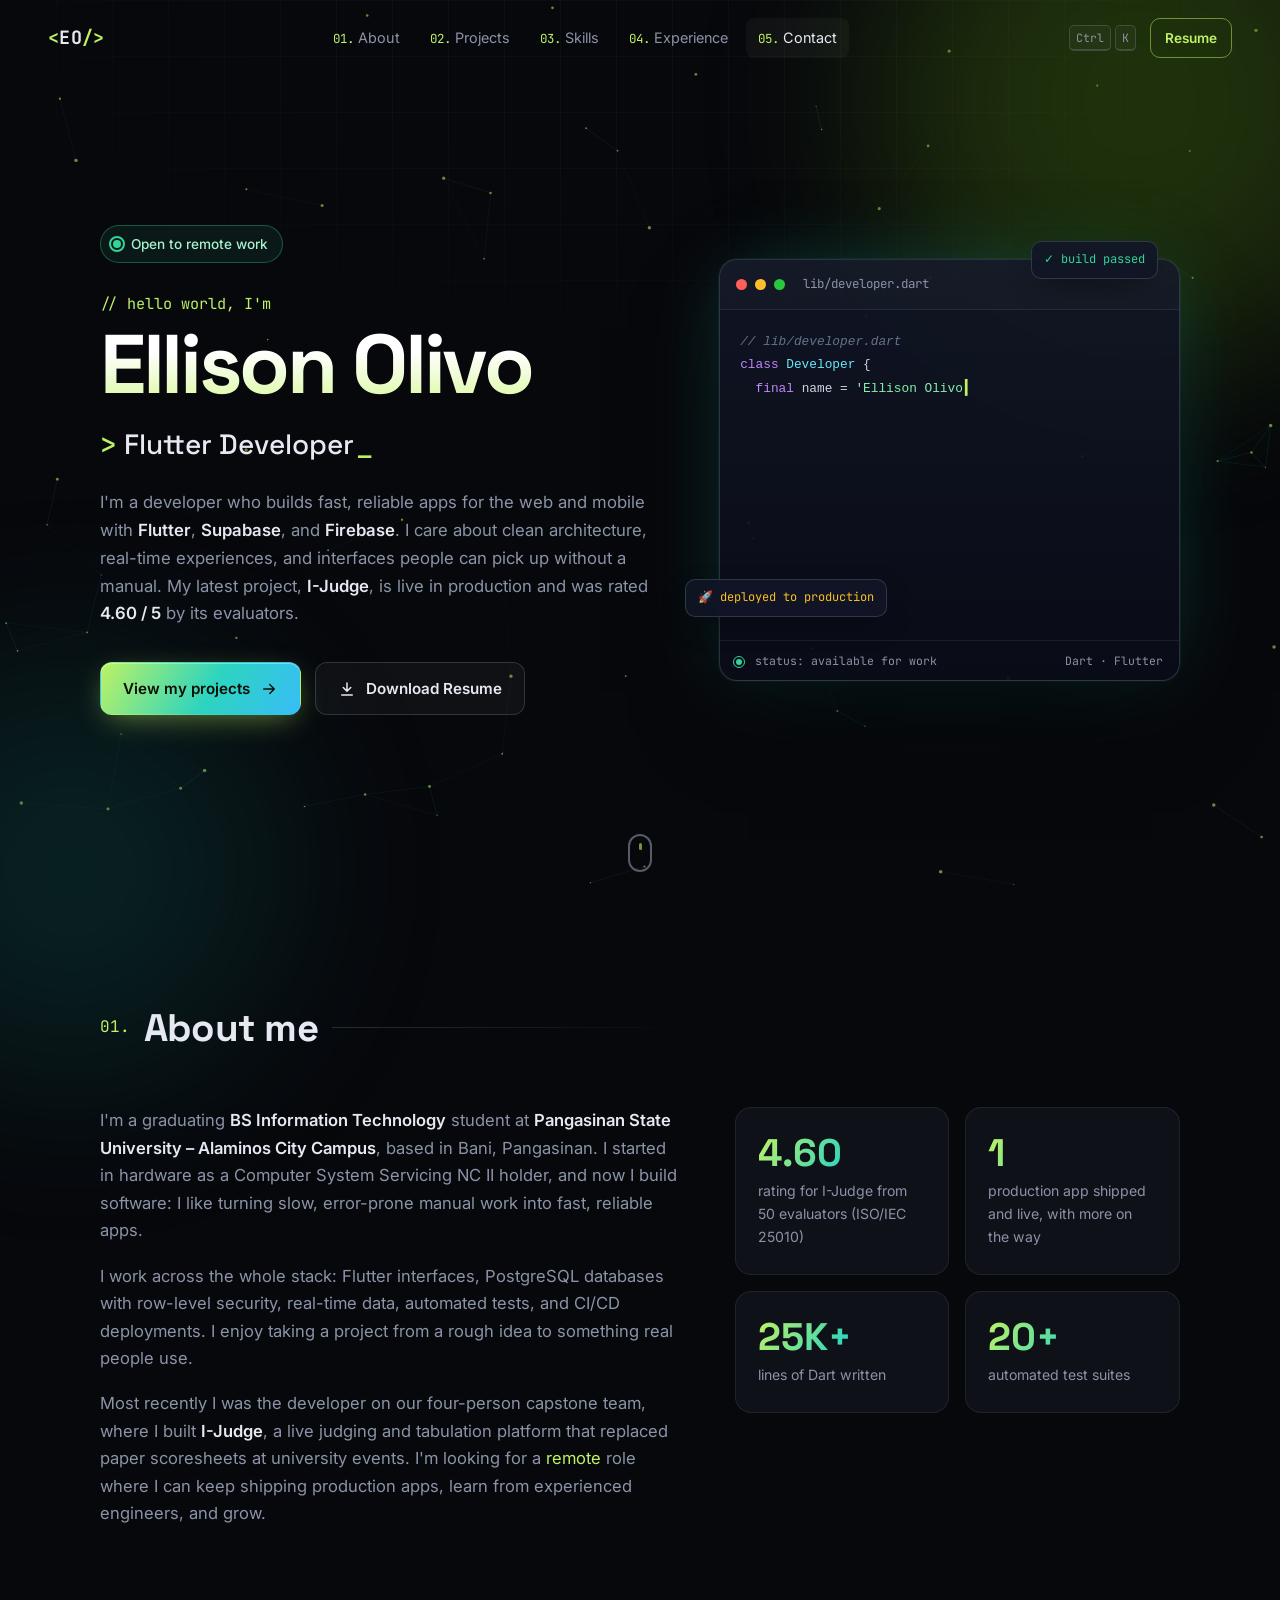
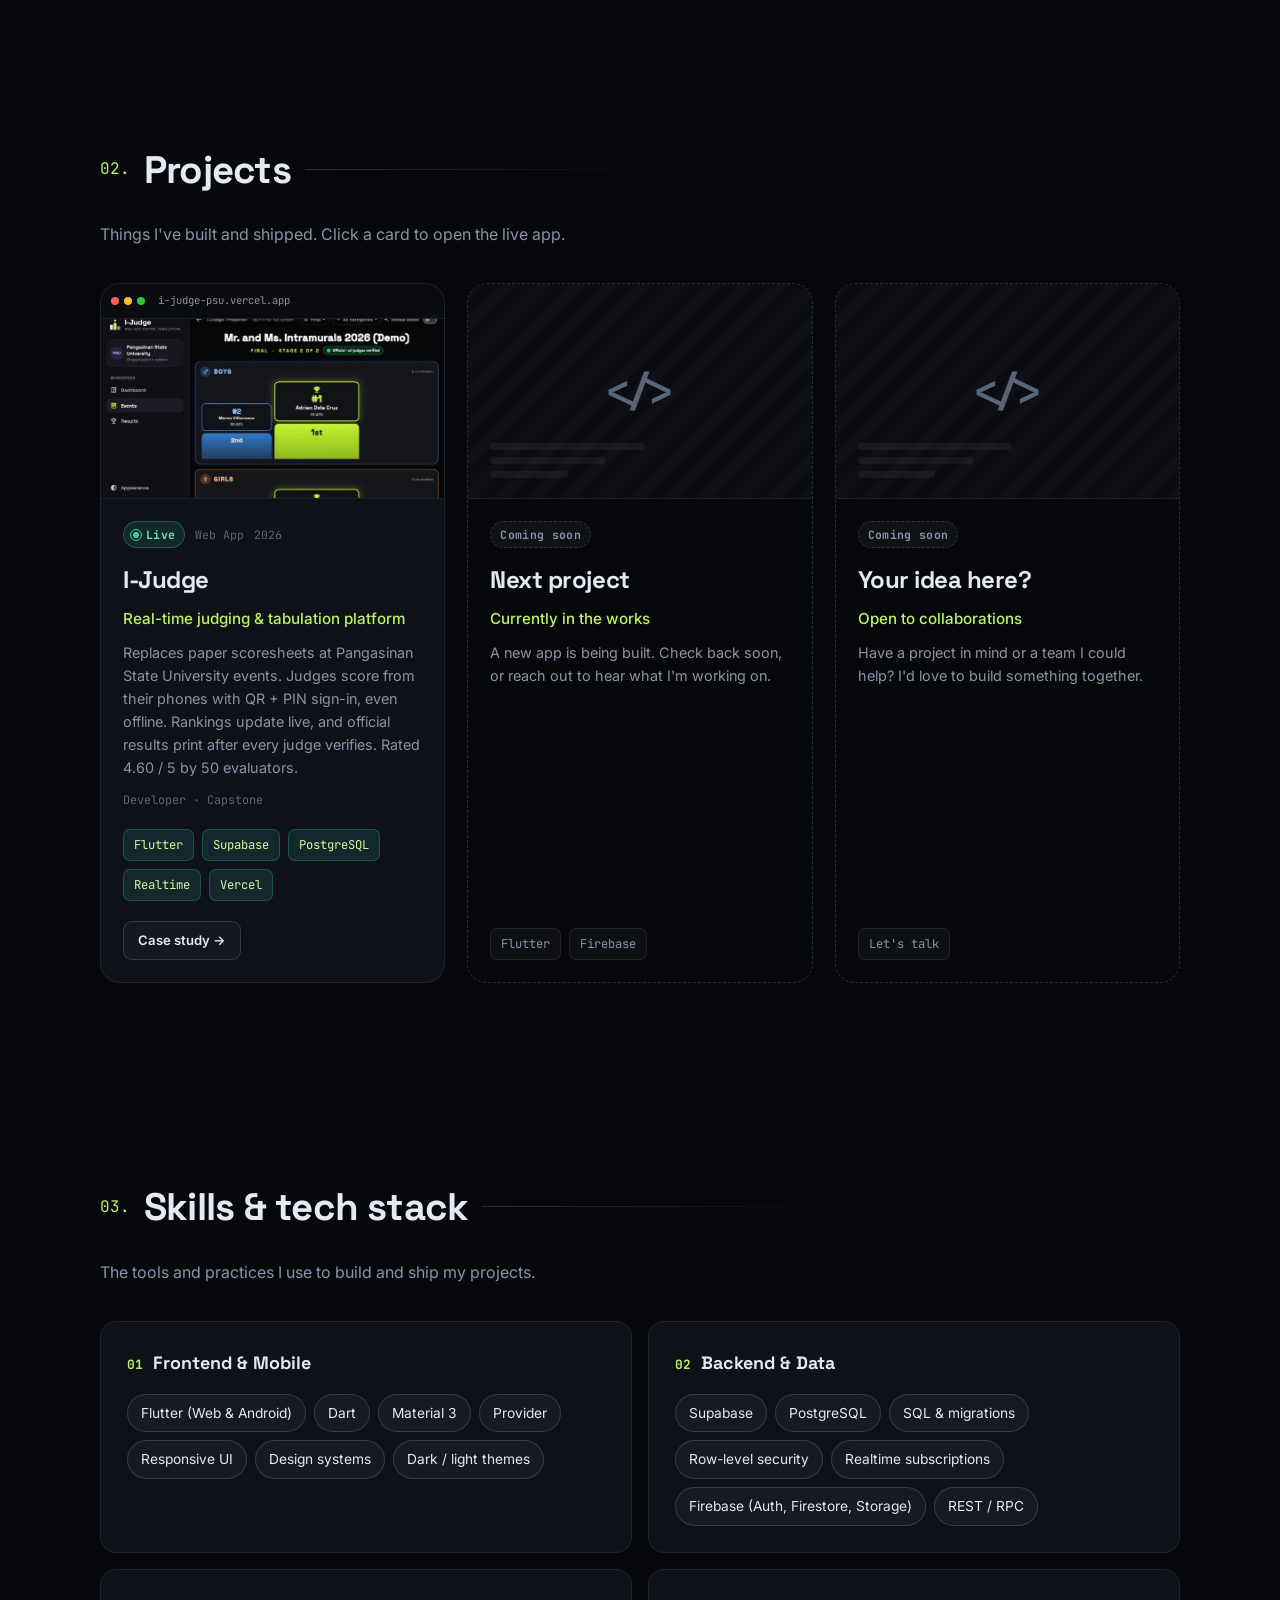
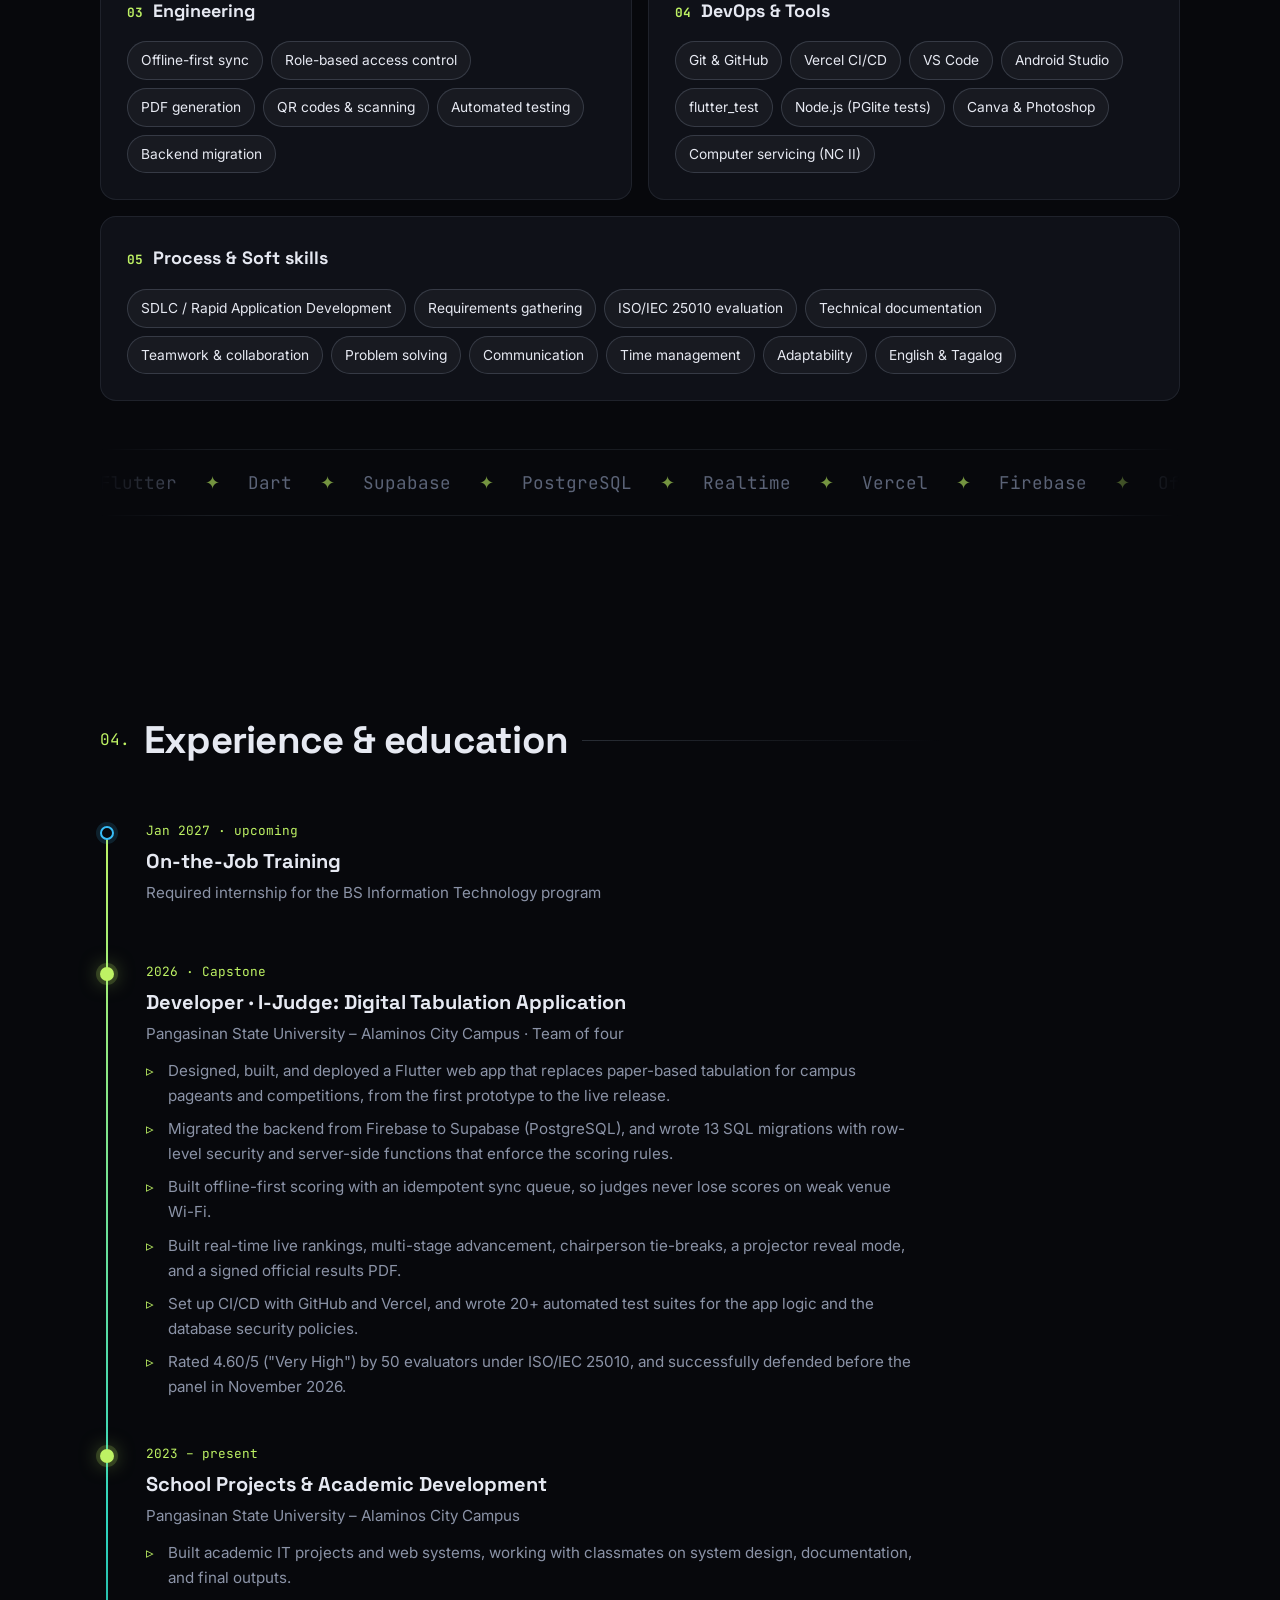
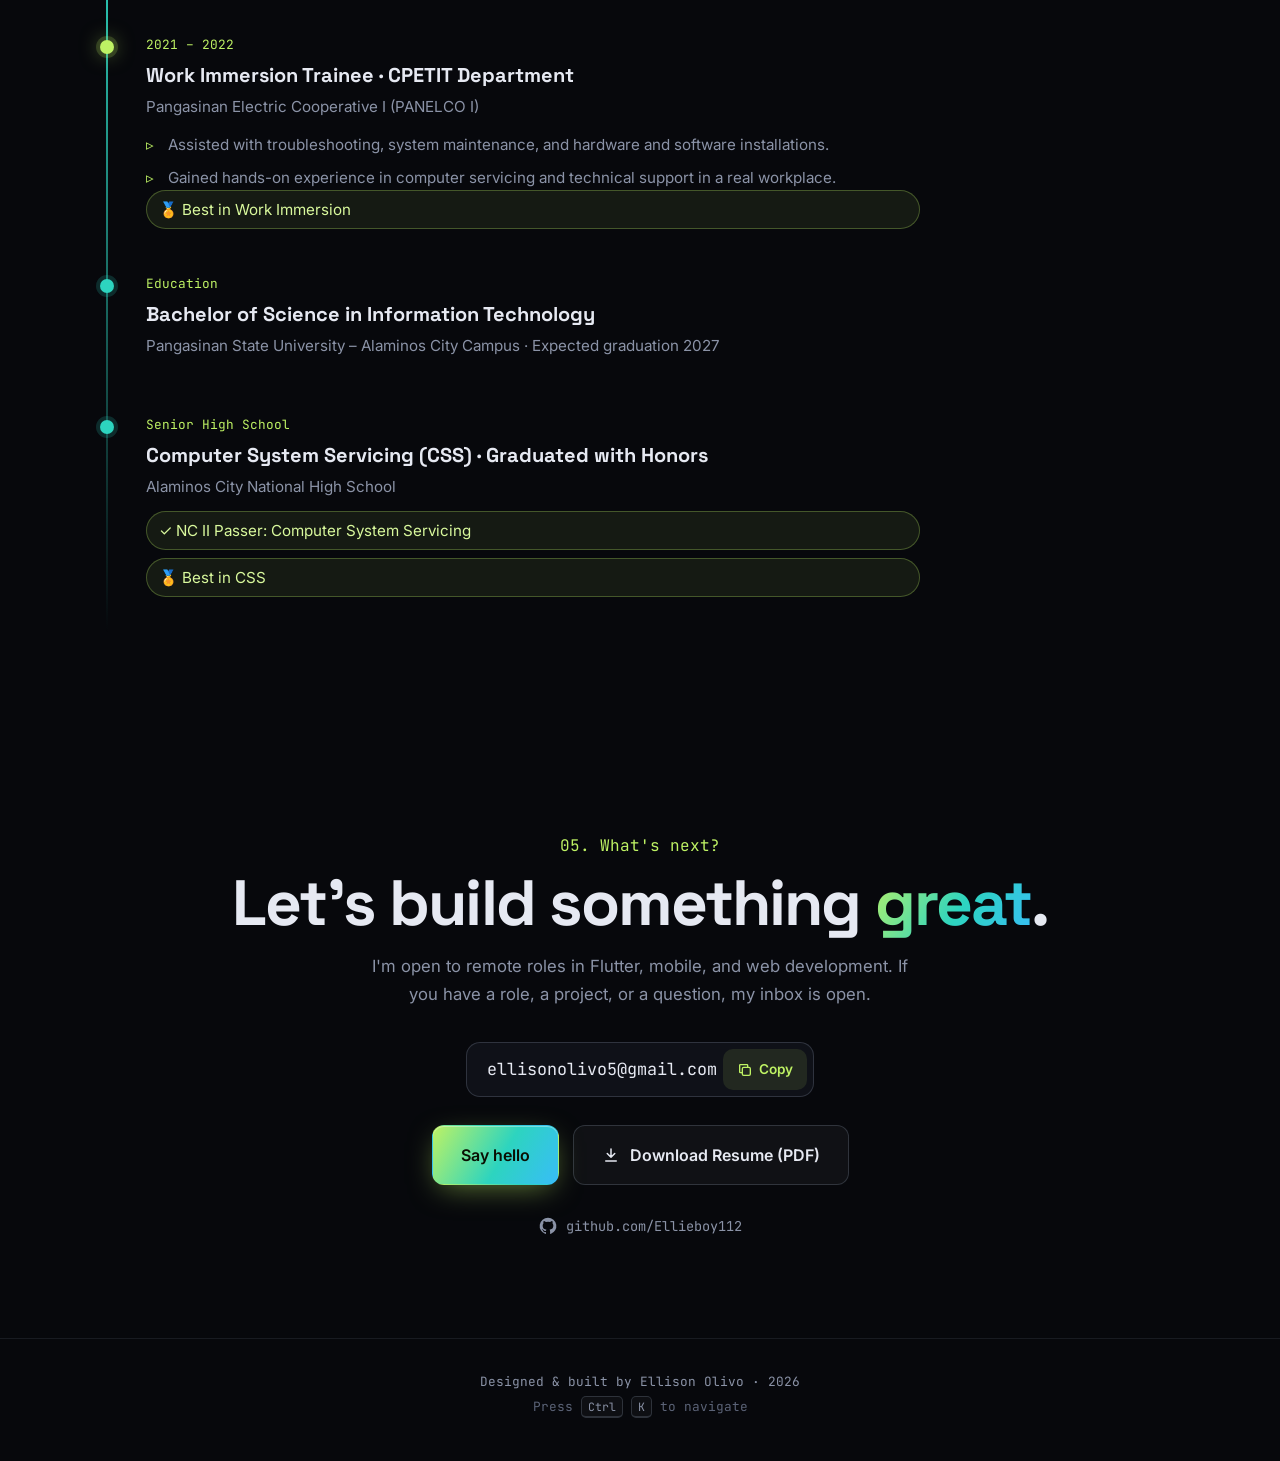
==== index.html @ e9e6141a "Add files via upload" ====
<!DOCTYPE html>
<html lang="en">
<head>
  <meta charset="UTF-8" />
  <meta name="viewport" content="width=device-width, initial-scale=1.0" />
  <title>Ellison Olivo | Flutter & Web Developer</title>
  <meta name="description" content="Portfolio of Ellison Olivo, a Flutter, Supabase and Firebase developer building real-time web and mobile apps. Open to remote work." />
  <meta name="author" content="Ellison Olivo" />
  <meta name="theme-color" content="#07080c" />

  <!-- Social share preview (LinkedIn, Messenger, etc.) -->
  <meta property="og:type" content="website" />
  <meta property="og:title" content="Ellison Olivo | Flutter & Web Developer" />
  <meta property="og:description" content="Flutter & Supabase developer building real-time web and mobile apps. See my projects. Open to remote work." />
  <meta property="og:image" content="https://ellieboy112.github.io/assets/og-image.png" /><!-- change if your site URL is different -->
  <meta name="twitter:card" content="summary_large_image" />

  <link rel="icon" href="assets/favicon.svg" type="image/svg+xml" />
  <link rel="preconnect" href="https://fonts.googleapis.com" />
  <link rel="preconnect" href="https://fonts.gstatic.com" crossorigin />
  <link href="https://fonts.googleapis.com/css2?family=Inter:wght@400;500;600&family=JetBrains+Mono:wght@400;500;700&family=Space+Grotesk:wght@500;600;700&display=swap" rel="stylesheet" />
  <link rel="stylesheet" href="css/style.css" />
</head>
<body>
  <a class="skip-link" href="#main">Skip to content</a>

  <!-- Background layers -->
  <canvas id="bg-canvas" aria-hidden="true"></canvas>
  <div class="bg-grid" aria-hidden="true"></div>
  <div class="bg-orb orb-1" aria-hidden="true"></div>
  <div class="bg-orb orb-2" aria-hidden="true"></div>
  <div class="cursor-glow" aria-hidden="true"></div>
  <div class="scroll-progress" aria-hidden="true"></div>

  <!-- ============ NAV ============ -->
  <header class="nav" id="nav">
    <a href="#top" class="nav-logo" aria-label="Ellison Olivo, back to top">
      <span class="logo-bracket">&lt;</span>EO<span class="logo-bracket">/&gt;</span>
    </a>
    <nav class="nav-links" id="nav-links" aria-label="Main">
      <a href="#about"><span class="num">01.</span>About</a>
      <a href="#projects"><span class="num">02.</span>Projects</a>
      <a href="#skills"><span class="num">03.</span>Skills</a>
      <a href="#experience"><span class="num">04.</span>Experience</a>
      <a href="#contact"><span class="num">05.</span>Contact</a>
    </nav>
    <div class="nav-actions">
      <button class="kbd-btn" id="open-palette" aria-label="Open command menu">
        <kbd>Ctrl</kbd><kbd>K</kbd>
      </button>
      <a class="btn btn-outline btn-sm" href="assets/Ellison_Olivo_Resume.pdf" download>Resume</a>
      <button class="menu-toggle" id="menu-toggle" aria-label="Open menu" aria-expanded="false" aria-controls="nav-links">
        <span></span><span></span>
      </button>
    </div>
  </header>

  <main id="main">
    <!-- ============ HERO ============ -->
    <section class="hero" id="top">
      <div class="hero-text">
        <div class="status-pill reveal">
          <span class="pulse-dot"></span> Open to remote work
        </div>
        <p class="hero-hello reveal mono">// hello world, I'm</p>
        <h1 class="hero-name reveal">
          <span class="glitch" data-text="Ellison Olivo">Ellison Olivo</span>
        </h1>
        <h2 class="hero-role reveal">
          <span class="mono accent">&gt;</span>
          <span id="typed" class="typed">Flutter Developer</span><span class="caret" aria-hidden="true">_</span>
        </h2>
        <p class="hero-bio reveal">
          I'm a developer who builds fast, reliable apps for the web and mobile with
          <strong>Flutter</strong>, <strong>Supabase</strong>, and <strong>Firebase</strong>.
          I care about clean architecture, real-time experiences, and interfaces people can pick up
          without a manual. My latest project, <strong>I-Judge</strong>, is live in production and
          was rated <strong class="accent">4.60 / 5</strong> by its evaluators.
        </p>
        <div class="hero-ctas reveal">
          <a href="#projects" class="btn btn-primary magnetic">
            View my projects
            <svg viewBox="0 0 24 24" aria-hidden="true"><path d="M5 12h14M13 6l6 6-6 6"/></svg>
          </a>
          <a href="assets/Ellison_Olivo_Resume.pdf" class="btn btn-ghost magnetic" download>
            <svg viewBox="0 0 24 24" aria-hidden="true"><path d="M12 4v11M7 10l5 5 5-5M5 20h14"/></svg>
            Download Resume
          </a>
        </div>
      </div>

      <!-- Code window: a Dart class describing Ellison -->
      <div class="hero-visual reveal">
        <div class="code-window tilt">
          <div class="code-head">
            <span class="dot r"></span><span class="dot y"></span><span class="dot g"></span>
            <span class="code-file mono">lib/developer.dart</span>
          </div>
          <pre class="code-body mono" aria-label="A Dart class describing Ellison Olivo"><code id="code-typed"></code><span class="caret code-caret" aria-hidden="true">▍</span></pre>
          <div class="code-foot mono">
            <span><span class="live-dot"></span> status: available for work</span>
            <span>Dart · Flutter</span>
          </div>
        </div>
        <div class="float-chip chip-1 mono">✓ build passed</div>
        <div class="float-chip chip-2 mono">🚀 deployed to production</div>
      </div>

      <a href="#about" class="scroll-hint" aria-label="Scroll to About">
        <span class="mouse"><span class="wheel"></span></span>
      </a>
    </section>

    <!-- ============ ABOUT ============ -->
    <section class="section" id="about">
      <div class="section-head reveal">
        <span class="section-num mono">01.</span>
        <h2>About me</h2>
        <span class="section-line"></span>
      </div>

      <div class="about-grid">
        <div class="about-text reveal">
          <p>
            I'm a graduating <strong>BS Information Technology</strong> student at
            <strong>Pangasinan State University – Alaminos City Campus</strong>, based in Bani, Pangasinan.
            I started in hardware as a Computer System Servicing NC II holder, and now I build software:
            I like turning slow, error-prone manual work into fast, reliable apps.
          </p>
          <p>
            I work across the whole stack: Flutter interfaces, PostgreSQL databases with row-level
            security, real-time data, automated tests, and CI/CD deployments. I enjoy taking a project
            from a rough idea to something real people use.
          </p>
          <p>
            Most recently I was the developer on our four-person capstone team, where I built
            <strong>I-Judge</strong>, a live judging and tabulation platform that replaced paper
            scoresheets at university events. I'm looking for a <span class="accent">remote</span>
            role where I can keep shipping production apps, learn from experienced engineers, and grow.
          </p>
        </div>

        <div class="stats reveal">
          <div class="stat-card">
            <span class="stat-num" data-count="4.60" data-decimals="2">0</span>
            <span class="stat-label">rating for I-Judge from 50 evaluators (ISO/IEC 25010)</span>
          </div>
          <div class="stat-card">
            <span class="stat-num" data-count="1">0</span>
            <span class="stat-label">production app shipped and live, with more on the way</span>
          </div>
          <div class="stat-card">
            <span class="stat-num" data-count="25" data-suffix="K+">0</span>
            <span class="stat-label">lines of Dart written</span>
          </div>
          <div class="stat-card">
            <span class="stat-num" data-count="20" data-suffix="+">0</span>
            <span class="stat-label">automated test suites</span>
          </div>
        </div>
      </div>
    </section>

    <!-- ============ PROJECTS ============ -->
    <section class="section" id="projects">
      <div class="section-head reveal">
        <span class="section-num mono">02.</span>
        <h2>Projects</h2>
        <span class="section-line"></span>
      </div>
      <p class="section-sub reveal">Things I've built and shipped. Click a card to open the live app.</p>

      <!-- Cards are generated from js/projects.js -->
      <div class="project-grid" id="project-grid"></div>
      <noscript><p><a href="https://i-judge-psu.vercel.app">I-Judge (live app)</a> · <a href="projects/i-judge.html">I-Judge case study</a></p></noscript>
    </section>

    <!-- ============ SKILLS ============ -->
    <section class="section" id="skills">
      <div class="section-head reveal">
        <span class="section-num mono">03.</span>
        <h2>Skills &amp; tech stack</h2>
        <span class="section-line"></span>
      </div>
      <p class="section-sub reveal">The tools and practices I use to build and ship my projects.</p>

      <div class="skills-grid">
        <div class="skill-group reveal">
          <h4><span class="mono accent">01</span> Frontend &amp; Mobile</h4>
          <ul class="chips">
            <li>Flutter (Web &amp; Android)</li><li>Dart</li><li>Material 3</li><li>Provider</li>
            <li>Responsive UI</li><li>Design systems</li><li>Dark / light themes</li>
          </ul>
        </div>
        <div class="skill-group reveal">
          <h4><span class="mono accent">02</span> Backend &amp; Data</h4>
          <ul class="chips">
            <li>Supabase</li><li>PostgreSQL</li><li>SQL &amp; migrations</li><li>Row-level security</li>
            <li>Realtime subscriptions</li><li>Firebase (Auth, Firestore, Storage)</li><li>REST / RPC</li>
          </ul>
        </div>
        <div class="skill-group reveal">
          <h4><span class="mono accent">03</span> Engineering</h4>
          <ul class="chips">
            <li>Offline-first sync</li><li>Role-based access control</li><li>PDF generation</li>
            <li>QR codes &amp; scanning</li><li>Automated testing</li><li>Backend migration</li>
          </ul>
        </div>
        <div class="skill-group reveal">
          <h4><span class="mono accent">04</span> DevOps &amp; Tools</h4>
          <ul class="chips">
            <li>Git &amp; GitHub</li><li>Vercel CI/CD</li><li>VS Code</li><li>Android Studio</li>
            <li>flutter_test</li><li>Node.js (PGlite tests)</li><li>Canva &amp; Photoshop</li>
            <li>Computer servicing (NC II)</li>
          </ul>
        </div>
        <div class="skill-group skill-wide reveal">
          <h4><span class="mono accent">05</span> Process &amp; Soft skills</h4>
          <ul class="chips">
            <li>SDLC / Rapid Application Development</li><li>Requirements gathering</li><li>ISO/IEC 25010 evaluation</li>
            <li>Technical documentation</li><li>Teamwork &amp; collaboration</li><li>Problem solving</li>
            <li>Communication</li><li>Time management</li><li>Adaptability</li><li>English &amp; Tagalog</li>
          </ul>
        </div>
      </div>

      <div class="marquee" aria-hidden="true">
        <div class="marquee-track mono">
          <span>Flutter</span><span>✦</span><span>Dart</span><span>✦</span><span>Supabase</span><span>✦</span><span>PostgreSQL</span><span>✦</span><span>Realtime</span><span>✦</span><span>Vercel</span><span>✦</span><span>Firebase</span><span>✦</span><span>Offline-first</span><span>✦</span>
          <span>Flutter</span><span>✦</span><span>Dart</span><span>✦</span><span>Supabase</span><span>✦</span><span>PostgreSQL</span><span>✦</span><span>Realtime</span><span>✦</span><span>Vercel</span><span>✦</span><span>Firebase</span><span>✦</span><span>Offline-first</span><span>✦</span>
        </div>
      </div>
    </section>

    <!-- ============ EXPERIENCE ============ -->
    <section class="section" id="experience">
      <div class="section-head reveal">
        <span class="section-num mono">04.</span>
        <h2>Experience &amp; education</h2>
        <span class="section-line"></span>
      </div>

      <ol class="timeline">
        <li class="tl-item reveal">
          <span class="tl-dot tl-dot-next"></span>
          <p class="tl-date mono">Jan 2027 · upcoming</p>
          <h4>On-the-Job Training</h4>
          <p class="tl-org">Required internship for the BS Information Technology program</p>
        </li>
        <li class="tl-item reveal">
          <span class="tl-dot"></span>
          <p class="tl-date mono">2026 · Capstone</p>
          <h4>Developer · I-Judge: Digital Tabulation Application</h4>
          <p class="tl-org">Pangasinan State University – Alaminos City Campus · Team of four</p>
          <ul>
            <li>Designed, built, and deployed a Flutter web app that replaces paper-based tabulation for campus pageants and competitions, from the first prototype to the live release.</li>
            <li>Migrated the backend from Firebase to Supabase (PostgreSQL), and wrote 13 SQL migrations with row-level security and server-side functions that enforce the scoring rules.</li>
            <li>Built offline-first scoring with an idempotent sync queue, so judges never lose scores on weak venue Wi-Fi.</li>
            <li>Built real-time live rankings, multi-stage advancement, chairperson tie-breaks, a projector reveal mode, and a signed official results PDF.</li>
            <li>Set up CI/CD with GitHub and Vercel, and wrote 20+ automated test suites for the app logic and the database security policies.</li>
            <li>Rated 4.60/5 ("Very High") by 50 evaluators under ISO/IEC 25010, and successfully defended before the panel in November 2026.</li>
          </ul>
        </li>
        <li class="tl-item reveal">
          <span class="tl-dot"></span>
          <p class="tl-date mono">2023 – present</p>
          <h4>School Projects &amp; Academic Development</h4>
          <p class="tl-org">Pangasinan State University – Alaminos City Campus</p>
          <ul>
            <li>Built academic IT projects and web systems, working with classmates on system design, documentation, and final outputs.</li>
          </ul>
        </li>
        <li class="tl-item reveal">
          <span class="tl-dot"></span>
          <p class="tl-date mono">2021 – 2022</p>
          <h4>Work Immersion Trainee · CPETIT Department</h4>
          <p class="tl-org">Pangasinan Electric Cooperative I (PANELCO I)</p>
          <ul>
            <li>Assisted with troubleshooting, system maintenance, and hardware and software installations.</li>
            <li>Gained hands-on experience in computer servicing and technical support in a real workplace.</li>
          </ul>
          <ul class="tl-badges"><li>🏅 Best in Work Immersion</li></ul>
        </li>
        <li class="tl-item reveal">
          <span class="tl-dot tl-dot-edu"></span>
          <p class="tl-date mono">Education</p>
          <h4>Bachelor of Science in Information Technology</h4>
          <p class="tl-org">Pangasinan State University – Alaminos City Campus · Expected graduation 2027</p>
        </li>
        <li class="tl-item reveal">
          <span class="tl-dot tl-dot-edu"></span>
          <p class="tl-date mono">Senior High School</p>
          <h4>Computer System Servicing (CSS) · Graduated with Honors</h4>
          <p class="tl-org">Alaminos City National High School</p>
          <ul class="tl-badges"><li>✓ NC II Passer: Computer System Servicing</li><li>🏅 Best in CSS</li></ul>
        </li>
      </ol>
    </section>

    <!-- ============ CONTACT ============ -->
    <section class="section contact" id="contact">
      <p class="section-num mono reveal">05. What's next?</p>
      <h2 class="contact-title reveal">Let's build something <span class="grad-text">great</span>.</h2>
      <p class="contact-sub reveal">
        I'm open to remote roles in Flutter, mobile, and web development. If you have a role, a
        project, or a question, my inbox is open.
      </p>

      <div class="email-box reveal">
        <span class="mono email" id="email-text">ellisonolivo5@gmail.com</span>
        <button class="copy-btn" id="copy-email" aria-label="Copy email address">
          <svg viewBox="0 0 24 24" aria-hidden="true"><rect x="8" y="8" width="12" height="12" rx="2"/><path d="M16 8V5a1 1 0 0 0-1-1H5a1 1 0 0 0-1 1v10a1 1 0 0 0 1 1h3"/></svg>
          <span>Copy</span>
        </button>
      </div>

      <div class="contact-ctas reveal">
        <a href="mailto:ellisonolivo5@gmail.com?subject=Opportunity%20for%20Ellison%20Olivo" class="btn btn-primary btn-lg magnetic">Say hello</a>
        <a href="assets/Ellison_Olivo_Resume.pdf" class="btn btn-ghost btn-lg magnetic" download>
          <svg viewBox="0 0 24 24" aria-hidden="true"><path d="M12 4v11M7 10l5 5 5-5M5 20h14"/></svg>
          Download Resume (PDF)
        </a>
      </div>

      <div class="socials reveal">
        <a href="https://github.com/Ellieboy112" target="_blank" rel="noopener" aria-label="GitHub">
          <svg viewBox="0 0 24 24" aria-hidden="true"><path d="M12 2a10 10 0 0 0-3.16 19.49c.5.09.68-.22.68-.48v-1.7c-2.78.6-3.37-1.34-3.37-1.34-.45-1.16-1.11-1.47-1.11-1.47-.91-.62.07-.6.07-.6 1 .07 1.53 1.03 1.53 1.03.9 1.52 2.34 1.08 2.91.83.09-.65.35-1.09.63-1.34-2.22-.25-4.55-1.11-4.55-4.94 0-1.09.39-1.98 1.03-2.68-.1-.25-.45-1.27.1-2.65 0 0 .84-.27 2.75 1.02a9.6 9.6 0 0 1 5 0c1.91-1.29 2.75-1.02 2.75-1.02.55 1.38.2 2.4.1 2.65.64.7 1.03 1.59 1.03 2.68 0 3.84-2.34 4.68-4.57 4.93.36.31.68.92.68 1.85v2.75c0 .27.18.58.69.48A10 10 0 0 0 12 2z"/></svg>
          <span class="mono">github.com/Ellieboy112</span>
        </a>
      </div>
    </section>
  </main>

  <footer class="footer mono">
    <p>Designed &amp; built by Ellison Olivo · <span id="year">2026</span></p>
    <p class="muted">Press <kbd>Ctrl</kbd> <kbd>K</kbd> to navigate</p>
  </footer>

  <!-- Lightbox -->
  <div class="lightbox" id="lightbox" hidden>
    <button class="lb-close" aria-label="Close">✕</button>
    <img id="lb-img" alt="" />
  </div>

  <!-- Command palette -->
  <div class="palette" id="palette" hidden>
    <div class="palette-backdrop" data-close></div>
    <div class="palette-box" role="dialog" aria-modal="true" aria-label="Command menu">
      <div class="palette-input-row">
        <span class="mono accent">&gt;</span>
        <input id="palette-input" type="text" placeholder="Type a command or search..." autocomplete="off" aria-label="Search commands" />
        <kbd>Esc</kbd>
      </div>
      <ul id="palette-list" role="listbox"></ul>
    </div>
  </div>

  <div class="toast mono" id="toast" role="status" aria-live="polite"></div>

  <script src="js/projects.js"></script>
  <script src="js/main.js"></script>
</body>
</html>
---- css/style.css ----
/* =========================================================
   Ellison Olivo — Portfolio
   Dark / techy theme. Accent colors match I-Judge's indigo.
   ========================================================= */
:root {
  --bg: #07080c;
  --bg-2: #0c0e14;
  --surface: rgba(20, 22, 30, 0.72);
  --surface-solid: #13151d;
  --border: rgba(148, 163, 184, 0.12);
  --border-strong: rgba(148, 163, 184, 0.24);
  --text: #e6e9f2;
  --muted: #8b93a7;
  --dim: #5b6377;
  --cyan: #bef264;      /* primary accent: lime (matches I-Judge's "Spotlight" brand) */
  --indigo: #2dd4bf;    /* secondary: teal */
  --violet: #38bdf8;    /* tertiary: sky */
  --lime-rgb: 190, 242, 100;
  --teal-rgb: 45, 212, 191;
  --green: #34d399;
  --amber: #fbbf24;
  --grad: linear-gradient(120deg, var(--cyan), var(--indigo) 55%, var(--violet));
  --radius: 16px;
  --font: "Inter", system-ui, -apple-system, Segoe UI, sans-serif;
  --display: "Space Grotesk", var(--font);
  --mono: "JetBrains Mono", ui-monospace, Consolas, monospace;
  --maxw: 1160px;
  --ease: cubic-bezier(0.22, 1, 0.36, 1);
}

*, *::before, *::after { box-sizing: border-box; }
[hidden] { display: none !important; }
html { scroll-behavior: smooth; scroll-padding-top: 84px; }
body {
  margin: 0;
  background: var(--bg);
  color: var(--text);
  font-family: var(--font);
  font-size: 16px;
  line-height: 1.65;
  -webkit-font-smoothing: antialiased;
  overflow-x: hidden;
}
img { max-width: 100%; display: block; }
a { color: inherit; text-decoration: none; }
button { font: inherit; color: inherit; cursor: pointer; }
::selection { background: rgba(var(--teal-rgb), 0.45); color: #fff; }
:focus-visible { outline: 2px solid var(--cyan); outline-offset: 3px; border-radius: 6px; }

.mono { font-family: var(--mono); }
.accent { color: var(--cyan); }
.muted { color: var(--dim); }
.grad-text {
  background: var(--grad);
  -webkit-background-clip: text;
  background-clip: text;
  color: transparent;
}
kbd {
  font-family: var(--mono);
  font-size: 0.72rem;
  padding: 2px 6px;
  border: 1px solid var(--border-strong);
  border-bottom-width: 2px;
  border-radius: 5px;
  background: rgba(255, 255, 255, 0.03);
  color: var(--muted);
}
.skip-link {
  position: absolute; left: -999px; top: 8px; z-index: 999;
  background: var(--cyan); color: #000; padding: 8px 14px; border-radius: 8px;
}
.skip-link:focus { left: 8px; }

/* ---------- Background ---------- */
#bg-canvas { position: fixed; inset: 0; width: 100%; height: 100%; z-index: -3; }
.bg-grid {
  position: fixed; inset: 0; z-index: -2; pointer-events: none;
  background-image:
    linear-gradient(rgba(148, 163, 184, 0.045) 1px, transparent 1px),
    linear-gradient(90deg, rgba(148, 163, 184, 0.045) 1px, transparent 1px);
  background-size: 56px 56px;
  mask-image: radial-gradient(ellipse 80% 60% at 50% 0%, #000 30%, transparent 75%);
  -webkit-mask-image: radial-gradient(ellipse 80% 60% at 50% 0%, #000 30%, transparent 75%);
}
.bg-orb {
  position: fixed; z-index: -2; border-radius: 50%; filter: blur(90px); opacity: 0.35; pointer-events: none;
  animation: float 18s ease-in-out infinite;
}
.orb-1 { width: 520px; height: 520px; background: #4d7c0f; top: -160px; right: -120px; }
.orb-2 { width: 420px; height: 420px; background: #0f766e; bottom: -180px; left: -140px; opacity: 0.22; animation-delay: -9s; }
@keyframes float { 0%,100% { transform: translate(0,0) scale(1); } 50% { transform: translate(-40px, 40px) scale(1.08); } }

.cursor-glow {
  position: fixed; z-index: -1; width: 520px; height: 520px; border-radius: 50%; pointer-events: none;
  background: radial-gradient(circle, rgba(var(--lime-rgb), 0.09), transparent 60%);
  transform: translate(-50%, -50%); left: -600px; top: -600px; transition: opacity .3s;
}
.scroll-progress {
  position: fixed; top: 0; left: 0; height: 2px; width: 100%; z-index: 101;
  background: var(--grad); transform-origin: 0 50%; transform: scaleX(0);
}

/* ---------- Nav ---------- */
.nav {
  position: fixed; top: 0; left: 0; right: 0; z-index: 100;
  display: flex; align-items: center; justify-content: space-between; gap: 24px;
  padding: 18px clamp(20px, 4vw, 48px);
  transition: background .3s, border-color .3s, padding .3s;
  border-bottom: 1px solid transparent;
}
.nav.scrolled {
  background: rgba(6, 8, 15, 0.72);
  backdrop-filter: blur(14px) saturate(140%);
  -webkit-backdrop-filter: blur(14px) saturate(140%);
  border-color: var(--border);
  padding-top: 12px; padding-bottom: 12px;
}
.nav-logo { font-family: var(--mono); font-weight: 700; font-size: 1.15rem; letter-spacing: .02em; }
.logo-bracket { color: var(--cyan); }
.nav-links { display: flex; gap: 6px; }
.nav-links a {
  font-size: .9rem; color: var(--muted); padding: 8px 12px; border-radius: 8px; transition: color .2s, background .2s;
}
.nav-links a:hover, .nav-links a.active { color: var(--text); background: rgba(255,255,255,.04); }
.nav-links .num { font-family: var(--mono); color: var(--cyan); font-size: .78rem; margin-right: 4px; }
.nav-actions { display: flex; align-items: center; gap: 10px; }
.kbd-btn { background: none; border: 0; padding: 4px; display: flex; gap: 4px; }
.kbd-btn:hover kbd { color: var(--text); border-color: var(--cyan); }
.menu-toggle { display: none; background: none; border: 0; width: 40px; height: 40px; position: relative; }
.menu-toggle span { position: absolute; left: 9px; right: 9px; height: 2px; background: var(--text); border-radius: 2px; transition: transform .3s var(--ease), top .3s; }
.menu-toggle span:first-child { top: 15px; }
.menu-toggle span:last-child { top: 23px; }
.menu-toggle[aria-expanded="true"] span:first-child { top: 19px; transform: rotate(45deg); }
.menu-toggle[aria-expanded="true"] span:last-child { top: 19px; transform: rotate(-45deg); }

/* ---------- Buttons ---------- */
.btn {
  display: inline-flex; align-items: center; justify-content: center; gap: 10px;
  padding: 13px 22px; border-radius: 12px; font-weight: 600; font-size: .95rem;
  border: 1px solid transparent; transition: transform .25s var(--ease), box-shadow .25s, background .25s, border-color .25s, color .25s;
  white-space: nowrap; will-change: transform;
}
.btn svg { width: 18px; height: 18px; fill: none; stroke: currentColor; stroke-width: 2; stroke-linecap: round; stroke-linejoin: round; }
.btn-primary {
  background: var(--grad); color: #0a0f02;
  box-shadow: 0 8px 30px -8px rgba(var(--lime-rgb), 0.55), inset 0 1px 0 rgba(255,255,255,.35);
}
.btn-primary:hover { box-shadow: 0 12px 40px -6px rgba(var(--teal-rgb), 0.7), inset 0 1px 0 rgba(255,255,255,.35); }
.btn-ghost { background: rgba(255,255,255,.04); border-color: var(--border-strong); }
.btn-ghost:hover { border-color: var(--cyan); color: var(--cyan); background: rgba(var(--lime-rgb),.06); }
.btn-outline { border-color: rgba(var(--lime-rgb),.5); color: var(--cyan); background: transparent; }
.btn-outline:hover:not(:disabled) { background: rgba(var(--lime-rgb),.1); }
.btn-sm { padding: 8px 14px; font-size: .85rem; border-radius: 10px; }
.btn-lg { padding: 16px 28px; font-size: 1rem; }
.btn:disabled { opacity: .4; cursor: not-allowed; }

/* ---------- Layout ---------- */
main { position: relative; }
.section { max-width: var(--maxw); margin: 0 auto; padding: 96px clamp(20px, 4vw, 40px); }
.section-head { display: flex; align-items: center; gap: 14px; margin-bottom: 48px; }
.section-head h2 { font-family: var(--display); font-size: clamp(1.7rem, 3.4vw, 2.4rem); margin: 0; letter-spacing: -0.02em; white-space: nowrap; }
.section-num { color: var(--cyan); font-size: 1rem; }
.section-line { flex: 1; height: 1px; background: linear-gradient(90deg, var(--border-strong), transparent); max-width: 360px; }
.section-sub { color: var(--muted); margin: -28px 0 36px; }
.eyebrow { font-size: .78rem; color: var(--muted); letter-spacing: .06em; text-transform: uppercase; margin: 0 0 8px; }

/* ---------- Hero ---------- */
.hero {
  min-height: 100vh; min-height: 100svh;
  max-width: var(--maxw); margin: 0 auto;
  padding: 120px clamp(20px, 4vw, 40px) 80px;
  display: grid; grid-template-columns: 1.1fr 0.9fr; align-items: center; gap: 56px;
  position: relative;
}
.status-pill {
  display: inline-flex; align-items: center; gap: 10px; padding: 7px 14px 7px 12px;
  border: 1px solid rgba(52, 211, 153, .35); background: rgba(52, 211, 153, .08);
  color: #a7f3d0; border-radius: 999px; font-size: .85rem; font-weight: 500;
}
.pulse-dot, .live-dot { width: 8px; height: 8px; border-radius: 50%; background: var(--green); position: relative; display: inline-block; }
.pulse-dot::after, .live-dot::after {
  content: ""; position: absolute; inset: -4px; border-radius: 50%; border: 2px solid var(--green);
  animation: ping 1.8s var(--ease) infinite;
}
@keyframes ping { 0% { transform: scale(.6); opacity: 1; } 100% { transform: scale(1.8); opacity: 0; } }
.hero-hello { color: var(--cyan); margin: 28px 0 6px; font-size: .95rem; }
.hero-name {
  font-family: var(--display); font-weight: 700; margin: 0;
  font-size: clamp(2.8rem, 7vw, 5.2rem); line-height: 1.02; letter-spacing: -0.04em;
}
.glitch { position: relative; display: inline-block; background: linear-gradient(180deg, #fff 35%, #d9f99d); -webkit-background-clip: text; background-clip: text; color: transparent; }
.glitch::before, .glitch::after {
  content: attr(data-text); position: absolute; inset: 0; opacity: 0; pointer-events: none;
  background: inherit; -webkit-background-clip: text; background-clip: text;
}
.glitch:hover::before { opacity: .8; color: var(--cyan); -webkit-text-fill-color: var(--cyan); animation: glitch-1 .35s steps(2) infinite; }
.glitch:hover::after { opacity: .8; color: #f472b6; -webkit-text-fill-color: #f472b6; animation: glitch-2 .35s steps(2) infinite; }
@keyframes glitch-1 { 0% { clip-path: inset(10% 0 60% 0); transform: translate(-3px,-1px); } 50% { clip-path: inset(55% 0 15% 0); transform: translate(3px,1px); } 100% { clip-path: inset(30% 0 40% 0); transform: translate(-2px,2px); } }
@keyframes glitch-2 { 0% { clip-path: inset(65% 0 5% 0); transform: translate(3px,1px); } 50% { clip-path: inset(5% 0 70% 0); transform: translate(-3px,-1px); } 100% { clip-path: inset(40% 0 30% 0); transform: translate(2px,-2px); } }
.hero-role { font-family: var(--display); font-weight: 500; font-size: clamp(1.25rem, 2.6vw, 1.75rem); color: var(--muted); margin: 14px 0 22px; min-height: 1.5em; }
.typed { color: var(--text); }
.caret { color: var(--cyan); animation: blink 1s steps(1) infinite; margin-left: 2px; }
@keyframes blink { 50% { opacity: 0; } }
.hero-bio { color: var(--muted); font-size: 1.05rem; max-width: 560px; margin: 0 0 34px; }
.hero-bio strong { color: var(--text); font-weight: 600; }
.hero-ctas { display: flex; flex-wrap: wrap; gap: 14px; }

.hero-visual { position: relative; perspective: 1200px; }
.code-window {
  background: linear-gradient(180deg, rgba(17,22,38,.92), rgba(10,13,24,.92));
  border: 1px solid var(--border-strong); border-radius: 18px; overflow: hidden;
  box-shadow: 0 40px 100px -30px rgba(0,0,0,.8), 0 0 0 1px rgba(var(--teal-rgb),.08), 0 0 80px -20px rgba(var(--teal-rgb),.35);
  transform-style: preserve-3d; transition: transform .4s var(--ease);
}
.code-head { display: flex; align-items: center; gap: 8px; padding: 14px 16px; border-bottom: 1px solid var(--border); background: rgba(255,255,255,.02); }
.dot { width: 11px; height: 11px; border-radius: 50%; }
.dot.r { background: #ff5f57; } .dot.y { background: #febc2e; } .dot.g { background: #28c840; }
.code-file { margin-left: 10px; font-size: .78rem; color: var(--muted); }
.code-body { margin: 0; padding: 20px 20px 16px; font-size: .8rem; line-height: 1.75; min-height: 330px; white-space: pre; overflow: hidden; color: #cbd5e1; }
.code-caret { font-size: .8rem; }
.code-foot { display: flex; justify-content: space-between; padding: 10px 16px; border-top: 1px solid var(--border); font-size: .72rem; color: var(--muted); }
.code-foot .live-dot { width: 6px; height: 6px; margin-right: 6px; }
.code-foot .live-dot::after { inset: -3px; border-width: 1.5px; }
.tk-k { color: #c084fc; } .tk-t { color: #67e8f9; } .tk-s { color: #86efac; } .tk-c { color: #64748b; font-style: italic; } .tk-f { color: #93c5fd; } .tk-n { color: #fbbf24; }

.float-chip {
  position: absolute; font-size: .75rem; padding: 8px 12px; border-radius: 10px;
  background: rgba(17, 22, 38, .9); border: 1px solid var(--border-strong); backdrop-filter: blur(8px);
  box-shadow: 0 10px 30px -10px rgba(0,0,0,.6); animation: bob 5s ease-in-out infinite;
}
.chip-1 { top: -18px; right: 22px; color: var(--green); }
.chip-2 { bottom: 64px; left: -34px; color: var(--amber); animation-delay: -2.5s; }
@keyframes bob { 0%,100% { transform: translateY(0); } 50% { transform: translateY(-10px); } }

.scroll-hint { position: absolute; bottom: 28px; left: 50%; transform: translateX(-50%); opacity: .6; }
.mouse { display: block; width: 24px; height: 38px; border: 2px solid var(--muted); border-radius: 14px; position: relative; }
.wheel { position: absolute; left: 50%; top: 7px; width: 3px; height: 7px; margin-left: -1.5px; background: var(--cyan); border-radius: 2px; animation: wheel 1.8s ease-in-out infinite; }
@keyframes wheel { 0% { opacity: 1; transform: translateY(0); } 100% { opacity: 0; transform: translateY(12px); } }

/* ---------- About ---------- */
.about-grid { display: grid; grid-template-columns: 1.3fr 1fr; gap: 56px; align-items: start; }
.about-text p { color: var(--muted); font-size: 1.04rem; margin: 0 0 18px; }
.about-text strong { color: var(--text); font-weight: 600; }
.stats { display: grid; grid-template-columns: 1fr 1fr; gap: 16px; }
.stat-card {
  padding: 26px 22px; border-radius: var(--radius); background: var(--surface); border: 1px solid var(--border);
  display: flex; flex-direction: column; gap: 6px; position: relative; overflow: hidden;
  transition: border-color .3s, transform .3s var(--ease);
}
.stat-card::before { content: ""; position: absolute; inset: 0; background: radial-gradient(circle at 0% 0%, rgba(var(--lime-rgb),.12), transparent 60%); opacity: 0; transition: opacity .3s; }
.stat-card:hover { border-color: rgba(var(--lime-rgb),.35); transform: translateY(-4px); }
.stat-card:hover::before { opacity: 1; }
.stat-num { font-family: var(--display); font-weight: 700; font-size: 2.4rem; line-height: 1; }
.stat-num { background: var(--grad); -webkit-background-clip: text; background-clip: text; color: transparent; }
.stat-label { color: var(--muted); font-size: .88rem; }

/* ---------- Project ---------- */
.project { display: flex; flex-direction: column; gap: 32px; }
.project-top {
  display: grid; grid-template-columns: auto 1fr; gap: 40px; align-items: center;
  padding: 36px; border-radius: 22px; background: var(--surface); border: 1px solid var(--border);
  position: relative; overflow: hidden;
}
.project-top::after {
  content: ""; position: absolute; inset: -1px; border-radius: 22px; padding: 1px; pointer-events: none;
  background: linear-gradient(130deg, rgba(var(--lime-rgb),.5), transparent 35%, transparent 65%, rgba(56,189,248,.5));
  -webkit-mask: linear-gradient(#000 0 0) content-box, linear-gradient(#000 0 0);
  -webkit-mask-composite: xor; mask-composite: exclude;
}
.project-title { font-family: var(--display); font-size: clamp(2.2rem, 4.5vw, 3.2rem); margin: 0; letter-spacing: -0.03em; line-height: 1.05; }
.project-sub { color: var(--cyan); margin: 6px 0 14px; font-weight: 500; }
.project-desc { color: var(--muted); margin: 0 0 18px; }
.tags, .chips { list-style: none; padding: 0; margin: 0; display: flex; flex-wrap: wrap; gap: 8px; }
.tags li {
  font-family: var(--mono); font-size: .76rem; padding: 5px 10px; border-radius: 7px;
  background: rgba(var(--teal-rgb),.12); color: #d9f99d; border: 1px solid rgba(var(--teal-rgb),.25);
}

.ps-grid { display: grid; grid-template-columns: 1fr auto 1fr; gap: 16px; align-items: stretch; }
.ps-card { padding: 24px; border-radius: var(--radius); background: var(--surface); border: 1px solid var(--border); }
.ps-card p { margin: 8px 0 0; color: var(--muted); }
.ps-label { color: #f87171; font-size: .82rem; }
.ps-solution { border-color: rgba(52,211,153,.3); }
.ps-solution .ps-label { color: var(--green); }
.ps-arrow { display: grid; place-items: center; font-size: 1.6rem; color: var(--cyan); }

/* Demo */
.demo {
  border-radius: 22px; padding: 28px; position: relative;
  background: linear-gradient(180deg, rgba(14,19,34,.9), rgba(8,11,20,.9));
  border: 1px solid rgba(var(--lime-rgb),.22);
  box-shadow: 0 0 0 1px rgba(var(--lime-rgb),.05), 0 30px 80px -40px rgba(var(--lime-rgb),.35);
}
.demo-head { display: flex; justify-content: space-between; gap: 20px; flex-wrap: wrap; align-items: flex-end; margin-bottom: 22px; }
.demo-head h4 { font-family: var(--display); font-size: 1.45rem; margin: 0; }
.demo-note { color: var(--muted); font-size: .88rem; margin: 4px 0 0; }
.demo-controls { display: flex; gap: 8px; flex-wrap: wrap; }
.demo-body { display: grid; grid-template-columns: 1.6fr 1fr; gap: 18px; }
.demo-board { background: rgba(0,0,0,.25); border: 1px solid var(--border); border-radius: 14px; padding: 8px; }
.board-head, .board li {
  display: grid; grid-template-columns: 56px 1fr 90px 80px; align-items: center; gap: 10px;
}
.board-head { font-size: .68rem; color: var(--dim); padding: 8px 12px; letter-spacing: .08em; }
.board-head .r, .board .score { text-align: right; }
.board { list-style: none; margin: 0; padding: 0; position: relative; }
.board li {
  padding: 12px; border-radius: 10px; margin-bottom: 6px; background: rgba(255,255,255,.025);
  border: 1px solid transparent; transition: transform .6s var(--ease), background .4s, border-color .4s;
}
.board li.top-1 { background: linear-gradient(90deg, rgba(251,191,36,.14), rgba(251,191,36,.02)); border-color: rgba(251,191,36,.3); }
.board li.top-2 { background: linear-gradient(90deg, rgba(203,213,225,.1), transparent); }
.board li.top-3 { background: linear-gradient(90deg, rgba(217,119,6,.12), transparent); }
.board li.flash { border-color: rgba(var(--lime-rgb),.6); }
.rank { font-family: var(--mono); font-weight: 700; font-size: .9rem; display: flex; align-items: center; gap: 6px; }
.rank .medal { font-size: 1rem; }
.cand { display: flex; align-items: center; gap: 10px; min-width: 0; }
.avatar { width: 32px; height: 32px; border-radius: 50%; flex: none; display: grid; place-items: center; font-weight: 700; font-size: .8rem; color: #050711; }
.cand-name { white-space: nowrap; overflow: hidden; text-overflow: ellipsis; font-weight: 500; font-size: .92rem; }
.college { font-family: var(--mono); font-size: .75rem; color: var(--muted); }
.score { font-family: var(--mono); font-weight: 700; font-size: 1rem; }
.score-bar { grid-column: 2 / -1; height: 3px; border-radius: 3px; background: rgba(255,255,255,.06); overflow: hidden; margin-top: -2px; }
.score-bar span { display: block; height: 100%; background: var(--grad); width: 0; transition: width .8s var(--ease); }

.demo-side { display: flex; flex-direction: column; gap: 14px; }
.judges, .demo-log { background: rgba(0,0,0,.25); border: 1px solid var(--border); border-radius: 14px; padding: 14px 16px; }
.side-title { font-size: .68rem; letter-spacing: .1em; color: var(--dim); margin: 0 0 10px; }
.judges ul, .demo-log ul { list-style: none; margin: 0; padding: 0; }
.judges li { display: flex; justify-content: space-between; align-items: center; padding: 7px 0; font-size: .88rem; border-bottom: 1px dashed var(--border); }
.judges li:last-child { border: 0; }
.j-status { font-family: var(--mono); font-size: .7rem; padding: 3px 8px; border-radius: 6px; background: rgba(255,255,255,.05); color: var(--muted); transition: all .3s; }
.j-status.scoring { color: var(--amber); background: rgba(251,191,36,.1); }
.j-status.submitted { color: var(--cyan); background: rgba(var(--lime-rgb),.1); }
.j-status.pending { color: #f9a8d4; background: rgba(244,114,182,.1); }
.j-status.verified { color: var(--green); background: rgba(52,211,153,.12); }
.demo-log { flex: 1; min-height: 150px; }
.demo-log ul { font-size: .72rem; color: var(--muted); max-height: 150px; overflow: hidden; display: flex; flex-direction: column; gap: 5px; }
.demo-log li { animation: log-in .4s var(--ease); }
.demo-log li b { color: var(--cyan); font-weight: 500; }
@keyframes log-in { from { opacity: 0; transform: translateX(-6px); } to { opacity: 1; transform: none; } }
.tally {
  margin-top: 18px; display: flex; align-items: center; gap: 14px; padding: 16px 18px; border-radius: 14px;
  background: rgba(52,211,153,.08); border: 1px solid rgba(52,211,153,.35); animation: log-in .5s var(--ease);
}
.tally[hidden] { display: none; }
.tally-icon { width: 36px; height: 36px; border-radius: 50%; display: grid; place-items: center; background: var(--green); color: #052e1c; font-weight: 700; flex: none; }
.tally strong { display: block; }
.tally .mono { font-size: .78rem; color: var(--muted); }

/* Flow */
.flow { padding: 28px; border-radius: 22px; background: var(--surface); border: 1px solid var(--border); }
.flow-steps { list-style: none; margin: 14px 0 0; padding: 0; display: grid; grid-template-columns: repeat(5, 1fr); gap: 12px; counter-reset: step; position: relative; }
.flow-steps li {
  position: relative; padding: 18px 16px; border-radius: 14px; background: rgba(0,0,0,.22); border: 1px solid var(--border);
  display: flex; flex-direction: column; gap: 4px; transition: border-color .3s, transform .3s var(--ease);
}
.flow-steps li:hover { border-color: rgba(var(--lime-rgb),.4); transform: translateY(-4px); }
.flow-steps li:not(:last-child)::after {
  content: ""; position: absolute; right: -12px; top: 50%; width: 12px; height: 2px;
  background: linear-gradient(90deg, var(--cyan), var(--indigo)); background-size: 200% 100%;
}
.flow-ic { font-size: 1.4rem; }
.flow-steps strong { font-size: .95rem; }
.flow-steps span:last-child { color: var(--muted); font-size: .82rem; line-height: 1.45; }

/* Features */
.features { display: grid; grid-template-columns: repeat(3, 1fr); gap: 16px; }
.feature {
  padding: 22px; border-radius: var(--radius); background: var(--surface); border: 1px solid var(--border);
  position: relative; overflow: hidden; transition: border-color .3s, transform .3s var(--ease);
}
.feature::before {
  content: ""; position: absolute; inset: 0; pointer-events: none; opacity: 0; transition: opacity .3s;
  background: radial-gradient(400px circle at var(--mx, 50%) var(--my, 50%), rgba(var(--lime-rgb),.1), transparent 40%);
}
.feature:hover { border-color: rgba(var(--lime-rgb),.3); transform: translateY(-4px); }
.feature:hover::before { opacity: 1; }
.f-icon { width: 42px; height: 42px; border-radius: 11px; display: grid; place-items: center; background: rgba(var(--teal-rgb),.14); border: 1px solid rgba(var(--teal-rgb),.3); margin-bottom: 14px; }
.f-icon svg { width: 21px; height: 21px; fill: none; stroke: #d9f99d; stroke-width: 1.8; stroke-linecap: round; stroke-linejoin: round; }
.feature h5 { font-family: var(--display); font-size: 1.05rem; margin: 0 0 6px; }
.feature p { color: var(--muted); font-size: .88rem; margin: 0; line-height: 1.55; }

/* ---------- Skills ---------- */
.skills-grid { display: grid; grid-template-columns: repeat(2, 1fr); gap: 16px; }
.skill-group { padding: 26px; border-radius: var(--radius); background: var(--surface); border: 1px solid var(--border); transition: border-color .3s; }
.skill-group:hover { border-color: rgba(var(--teal-rgb),.4); }
.skill-group h4 { font-family: var(--display); font-size: 1.12rem; margin: 0 0 16px; display: flex; gap: 10px; align-items: baseline; }
.skill-group h4 .mono { font-size: .8rem; }
.chips li {
  font-size: .86rem; padding: 7px 13px; border-radius: 999px; background: rgba(255,255,255,.04);
  border: 1px solid var(--border-strong); transition: all .25s var(--ease); cursor: default;
}
.chips li:hover { border-color: var(--cyan); color: var(--cyan); background: rgba(var(--lime-rgb),.07); transform: translateY(-2px); }
.marquee { margin-top: 48px; overflow: hidden; border-top: 1px solid var(--border); border-bottom: 1px solid var(--border); padding: 18px 0; mask-image: linear-gradient(90deg, transparent, #000 10%, #000 90%, transparent); -webkit-mask-image: linear-gradient(90deg, transparent, #000 10%, #000 90%, transparent); }
.marquee-track { display: flex; gap: 28px; width: max-content; animation: marquee 32s linear infinite; font-size: 1.1rem; color: var(--dim); }
.marquee-track span:nth-child(even) { color: var(--cyan); opacity: .6; }
@keyframes marquee { to { transform: translateX(-50%); } }

/* ---------- Timeline ---------- */
.timeline { list-style: none; margin: 0; padding: 0 0 0 28px; position: relative; max-width: 820px; }
.timeline::before { content: ""; position: absolute; left: 6px; top: 8px; bottom: 8px; width: 2px; background: linear-gradient(180deg, var(--cyan), var(--indigo), transparent); }
.tl-item { position: relative; padding: 0 0 44px 18px; }
.tl-dot { position: absolute; left: -28px; top: 6px; width: 14px; height: 14px; border-radius: 50%; background: var(--cyan); box-shadow: 0 0 0 4px rgba(var(--lime-rgb),.18), 0 0 20px rgba(var(--lime-rgb),.6); }
.tl-dot-next { background: var(--bg); border: 2px solid var(--violet); box-shadow: 0 0 0 4px rgba(56,189,248,.14); }
.tl-dot-edu { background: var(--indigo); box-shadow: 0 0 0 4px rgba(var(--teal-rgb),.18); }
.tl-date { color: var(--cyan); font-size: .8rem; margin: 0 0 4px; }
.tl-item h4 { font-family: var(--display); font-size: 1.25rem; margin: 0; }
.tl-org { color: var(--muted); margin: 2px 0 12px; font-size: .95rem; }
.tl-item ul { margin: 0; padding: 0; list-style: none; display: flex; flex-direction: column; gap: 8px; }
.tl-item ul li { position: relative; padding-left: 22px; color: var(--muted); font-size: .95rem; }
.tl-item ul li::before { content: "▹"; position: absolute; left: 0; color: var(--cyan); }

/* ---------- Contact ---------- */
.contact { text-align: center; padding-bottom: 100px; }
.contact .section-num { margin: 0 0 10px; }
.contact-title { font-family: var(--display); font-size: clamp(2.2rem, 6vw, 4rem); margin: 0 0 16px; letter-spacing: -0.03em; line-height: 1.05; }
.contact-sub { color: var(--muted); max-width: 560px; margin: 0 auto 34px; font-size: 1.05rem; }
.email-box {
  display: inline-flex; align-items: center; gap: 6px; padding: 6px 6px 6px 20px; border-radius: 14px;
  background: var(--surface); border: 1px solid var(--border-strong); margin-bottom: 28px; max-width: 100%;
}
.email { font-size: clamp(.85rem, 2.4vw, 1.05rem); overflow: hidden; text-overflow: ellipsis; }
.copy-btn { display: flex; align-items: center; gap: 6px; border: 0; background: rgba(var(--lime-rgb),.1); color: var(--cyan); padding: 9px 14px; border-radius: 10px; font-size: .85rem; font-weight: 600; transition: background .2s; flex: none; }
.copy-btn:hover { background: rgba(var(--lime-rgb),.2); }
.copy-btn svg { width: 16px; height: 16px; fill: none; stroke: currentColor; stroke-width: 2; }
.contact-ctas { display: flex; flex-wrap: wrap; gap: 14px; justify-content: center; }

.footer { text-align: center; padding: 28px 20px 40px; border-top: 1px solid var(--border); color: var(--muted); font-size: .8rem; }
.footer p { margin: 4px 0; }

/* ---------- Command palette ---------- */
.palette { position: fixed; inset: 0; z-index: 200; display: flex; justify-content: center; padding-top: 14vh; }
.palette[hidden] { display: none; }
.palette-backdrop { position: absolute; inset: 0; background: rgba(2,4,10,.6); backdrop-filter: blur(6px); -webkit-backdrop-filter: blur(6px); }
.palette-box {
  position: relative; width: min(560px, 92vw); max-height: 60vh; display: flex; flex-direction: column;
  background: var(--surface-solid); border: 1px solid var(--border-strong); border-radius: 16px; overflow: hidden;
  box-shadow: 0 40px 120px -20px rgba(0,0,0,.9), 0 0 60px -20px rgba(var(--teal-rgb),.5); animation: pop .22s var(--ease);
}
@keyframes pop { from { opacity: 0; transform: scale(.96) translateY(-8px); } to { opacity: 1; transform: none; } }
.palette-input-row { display: flex; align-items: center; gap: 10px; padding: 14px 16px; border-bottom: 1px solid var(--border); }
.palette-input-row input { flex: 1; background: none; border: 0; outline: none; color: var(--text); font: inherit; font-size: 1rem; }
#palette-list { list-style: none; margin: 0; padding: 8px; overflow-y: auto; }
#palette-list li { display: flex; justify-content: space-between; align-items: center; padding: 10px 12px; border-radius: 9px; cursor: pointer; font-size: .92rem; }
#palette-list li .hint { font-family: var(--mono); font-size: .72rem; color: var(--dim); }
#palette-list li.sel { background: rgba(var(--teal-rgb),.18); }
#palette-list li.sel .hint { color: var(--cyan); }

.toast {
  position: fixed; bottom: 28px; left: 50%; transform: translate(-50%, 20px); z-index: 300; opacity: 0; pointer-events: none;
  background: var(--surface-solid); border: 1px solid rgba(52,211,153,.4); color: #a7f3d0; padding: 10px 18px; border-radius: 10px; font-size: .85rem;
  transition: opacity .3s, transform .3s var(--ease);
}
.toast.show { opacity: 1; transform: translate(-50%, 0); }

/* ---------- Reveal ---------- */
.reveal { opacity: 0; transform: translateY(26px); transition: opacity .8s var(--ease) var(--d, 0ms), transform .8s var(--ease) var(--d, 0ms); }
.reveal.in { opacity: 1; transform: none; }

/* ---------- Responsive ---------- */
@media (max-width: 1024px) {
  .features { grid-template-columns: repeat(2, 1fr); }
  .flow-steps { grid-template-columns: repeat(3, 1fr); }
  .flow-steps li:nth-child(3)::after { display: none; }
}
@media (max-width: 900px) {
  .nav-links {
    position: fixed; inset: 0 0 auto 0; top: 0; flex-direction: column; gap: 4px;
    padding: 84px 24px 28px; background: rgba(6,8,15,.97); border-bottom: 1px solid var(--border);
    transform: translateY(-100%); transition: transform .4s var(--ease); z-index: -1;
  }
  .nav-links.open { transform: none; }
  .nav-links a { font-size: 1.1rem; padding: 12px; }
  .menu-toggle { display: block; }
  .kbd-btn { display: none; }
  .hero { grid-template-columns: 1fr; padding-top: 110px; gap: 48px; }
  .hero-visual { max-width: 560px; }
  .scroll-hint { display: none; }
  .about-grid { grid-template-columns: 1fr; gap: 36px; }
  .project-top { grid-template-columns: 1fr; text-align: left; padding: 26px; gap: 24px; }
  .project-mark { width: 110px; height: 110px; }
  .ps-grid { grid-template-columns: 1fr; }
  .ps-arrow { transform: rotate(90deg); }
  .demo-body { grid-template-columns: 1fr; }
  .skills-grid { grid-template-columns: 1fr; }
}
@media (max-width: 600px) {
  .section { padding: 84px 18px; }
  .section-head { margin-bottom: 32px; }
  .section-head h2 { white-space: normal; }
  .section-line { display: none; }
  .features { grid-template-columns: 1fr; }
  .flow-steps { grid-template-columns: 1fr; }
  .flow-steps li::after { display: none; }
  .stats { gap: 12px; }
  .stat-card { padding: 20px 16px; }
  .stat-num { font-size: 2rem; }
  .demo { padding: 18px; }
  .demo-controls { width: 100%; }
  .demo-controls .btn { flex: 1 1 auto; }
  .board-head, .board li { grid-template-columns: 44px 1fr 64px; }
  .board-head span:nth-child(3), .board .college { display: none; }
  .code-body { font-size: .7rem; min-height: 290px; padding: 16px; }
  .chip-2 { display: none; }
  .nav-actions .btn-sm { display: none; }
  .hero-ctas .btn { flex: 1 1 100%; }
}
@media (hover: none) { .cursor-glow { display: none; } }
@media (prefers-reduced-motion: reduce) {
  *, *::before, *::after { animation-duration: .001ms !important; animation-iteration-count: 1 !important; transition-duration: .001ms !important; }
  html { scroll-behavior: auto; }
  .reveal { opacity: 1; transform: none; }
}

/* =========================================================
   PROJECT CARDS
   ========================================================= */
.project-grid { display: grid; grid-template-columns: repeat(auto-fill, minmax(320px, 1fr)); gap: 22px; }
.pcard {
  position: relative; display: flex; flex-direction: column; border-radius: 20px; overflow: hidden;
  background: var(--surface); border: 1px solid var(--border);
  transition: transform .45s var(--ease), border-color .3s, box-shadow .45s var(--ease), opacity .8s var(--ease) var(--d,0ms);
}
.pcard::before {
  content: ""; position: absolute; inset: 0; z-index: 0; pointer-events: none; opacity: 0; transition: opacity .3s;
  background: radial-gradient(500px circle at var(--mx, 50%) var(--my, 50%), rgba(var(--lime-rgb), .09), transparent 40%);
}
.pcard:hover { transform: translateY(-8px); border-color: rgba(var(--lime-rgb), .45); box-shadow: 0 30px 70px -30px rgba(var(--lime-rgb), .35); }
.pcard:hover::before { opacity: 1; }
.card-link { position: absolute; inset: 0; z-index: 2; border-radius: 20px; }
.card-link:focus-visible { outline-offset: -3px; }
.card-media { position: relative; aspect-ratio: 16 / 10; overflow: hidden; background: #0b0d12; border-bottom: 1px solid var(--border); }
.card-bar { position: absolute; top: 0; left: 0; right: 0; z-index: 1; display: flex; align-items: center; gap: 5px; padding: 8px 10px; background: rgba(10,12,18,.85); backdrop-filter: blur(6px); border-bottom: 1px solid var(--border); }
.card-bar span { width: 8px; height: 8px; border-radius: 50%; background: #3a3f4d; }
.card-bar span:nth-child(1) { background: #ff5f57; } .card-bar span:nth-child(2) { background: #febc2e; } .card-bar span:nth-child(3) { background: #28c840; }
.card-bar em { font-style: normal; font-size: .66rem; color: var(--muted); margin-left: 8px; white-space: nowrap; overflow: hidden; text-overflow: ellipsis; }
.card-media img { width: 100%; height: 100%; object-fit: cover; object-position: top center; padding-top: 26px; transition: transform .8s var(--ease), filter .4s; }
.pcard:hover .card-media img { transform: scale(1.05); filter: brightness(.55); }
.card-hover {
  position: absolute; inset: 0; z-index: 1; display: flex; align-items: center; justify-content: center; gap: 8px;
  font-weight: 700; font-size: .95rem; color: var(--cyan); opacity: 0; transform: translateY(8px); transition: opacity .3s, transform .4s var(--ease);
}
.card-hover svg { width: 18px; height: 18px; fill: none; stroke: currentColor; stroke-width: 2.2; stroke-linecap: round; stroke-linejoin: round; }
.pcard:hover .card-hover { opacity: 1; transform: none; }
.card-body { position: relative; z-index: 1; padding: 22px; display: flex; flex-direction: column; gap: 6px; flex: 1; pointer-events: none; }
.card-body .tags { margin-top: auto; padding-top: 12px; }
.card-meta { display: flex; flex-wrap: wrap; align-items: center; gap: 10px; font-size: .72rem; color: var(--dim); margin-bottom: 6px; }
.badge { display: inline-flex; align-items: center; gap: 7px; padding: 3px 9px; border-radius: 999px; font-weight: 700; letter-spacing: .03em; }
.badge .live-dot { width: 6px; height: 6px; } .badge .live-dot::after { inset: -3px; border-width: 1.5px; }
.badge-live { background: rgba(52,211,153,.12); color: #6ee7b7; border: 1px solid rgba(52,211,153,.3); }
.badge-in-progress { background: rgba(251,191,36,.1); color: var(--amber); border: 1px solid rgba(251,191,36,.3); }
.badge-coming-soon { background: rgba(255,255,255,.04); color: var(--muted); border: 1px dashed var(--border-strong); }
.pcard h3 { font-family: var(--display); font-size: 1.5rem; margin: 0; letter-spacing: -.02em; }
.card-tagline { color: var(--cyan); font-weight: 500; margin: 0; font-size: .95rem; }
.card-desc { color: var(--muted); font-size: .9rem; margin: 4px 0 0; line-height: 1.6; }
.card-role { font-size: .74rem; color: var(--dim); margin: 6px 0 0; }
.card-actions { display: flex; gap: 8px; margin-top: 14px; pointer-events: auto; position: relative; z-index: 3; }
.card-btn { font-size: .82rem; font-weight: 600; padding: 8px 14px; border-radius: 9px; border: 1px solid var(--border-strong); background: rgba(255,255,255,.03); transition: all .2s; }
.card-btn:hover { border-color: var(--cyan); color: var(--cyan); background: rgba(var(--lime-rgb), .07); }
.pcard-soon { background: transparent; border-style: dashed; border-color: var(--border-strong); }
.pcard-soon:hover { border-style: dashed; box-shadow: none; transform: translateY(-4px); }
.pcard-soon .tags li { background: rgba(255,255,255,.03); color: var(--muted); border-color: var(--border); }
.card-empty { display: grid; place-items: center; background:
  repeating-linear-gradient(135deg, rgba(255,255,255,.015) 0 12px, transparent 12px 24px), #0a0c11; }
.card-empty > span { font-size: 2.6rem; color: var(--dim); font-weight: 700; animation: soon-pulse 2.4s ease-in-out infinite; }
.soon-lines { position: absolute; left: 22px; bottom: 20px; display: flex; flex-direction: column; gap: 7px; width: 45%; }
.soon-lines i { display: block; height: 7px; border-radius: 4px; background: rgba(255,255,255,.05); }
.soon-lines i:nth-child(2) { width: 75%; } .soon-lines i:nth-child(3) { width: 50%; }
@keyframes soon-pulse { 50% { color: var(--cyan); text-shadow: 0 0 24px rgba(var(--lime-rgb), .5); } }

/* =========================================================
   CASE STUDY PAGE
   ========================================================= */
.case-hero { padding-top: 120px; }
.back-link { display: inline-block; color: var(--muted); font-size: .85rem; margin-bottom: 22px; transition: color .2s, transform .2s; }
.back-link:hover { color: var(--cyan); transform: translateX(-4px); }
.case-cta { padding-top: 40px; }
.project-mark {
  width: 170px; height: 170px; border-radius: 34px; display: grid; place-items: center; flex: none;
  background: radial-gradient(circle at 50% 30%, #1b1f2a, #0b0d12); border: 1px solid var(--border-strong);
  box-shadow: 0 0 80px -16px rgba(var(--lime-rgb), .5); animation: mark-glow 6s ease-in-out infinite;
}
@keyframes mark-glow { 50% { box-shadow: 0 0 90px -10px rgba(var(--teal-rgb), .45); } }
.podium-mark { width: 62%; height: 62%; }
.pm-2 { fill: #f4f4f6; } .pm-1, .pm-dot { fill: var(--cyan); } .pm-3 { fill: #8e8ea3; }
.reveal.in .podium-mark rect { animation: rise .9s var(--ease) both; transform-box: fill-box; transform-origin: bottom; }
.reveal.in .pm-3 { animation-delay: .1s !important; } .reveal.in .pm-2 { animation-delay: .25s !important; } .reveal.in .pm-1 { animation-delay: .4s !important; }
.reveal.in .pm-dot { animation: drop .6s var(--ease) .8s both; }
@keyframes rise { from { transform: scaleY(0); } }
@keyframes drop { from { transform: translateY(-14px); opacity: 0; } }
.project-links { display: flex; flex-wrap: wrap; gap: 10px; margin-top: 18px; }

/* Gallery */
.gallery { padding: 28px; border-radius: 22px; background: var(--surface); border: 1px solid var(--border); }
.gallery-head { display: flex; justify-content: space-between; align-items: flex-end; gap: 18px; flex-wrap: wrap; margin-bottom: 22px; }
.gallery-head h4, .arch h4, .eval h4 { font-family: var(--display); font-size: 1.45rem; margin: 0; }
.tabs { display: inline-flex; padding: 4px; border-radius: 12px; background: rgba(0,0,0,.3); border: 1px solid var(--border); }
.tab { border: 0; background: none; padding: 8px 16px; border-radius: 9px; font-size: .86rem; font-weight: 600; color: var(--muted); transition: all .25s; }
.tab:hover { color: var(--text); }
.tab.active { background: var(--cyan); color: #0a0f02; }
.tab-panel[hidden] { display: none; }
.tab-panel.active { animation: log-in .45s var(--ease); }
.browser { border-radius: 14px; overflow: hidden; border: 1px solid var(--border-strong); background: #0b0d12; box-shadow: 0 30px 80px -40px rgba(0,0,0,.9); max-width: 900px; margin: 0 auto; }
.browser-bar { display: flex; align-items: center; gap: 6px; padding: 10px 14px; border-bottom: 1px solid var(--border); background: rgba(255,255,255,.03); }
.browser-bar .dot { width: 10px; height: 10px; }
.browser-bar .url { margin-left: 14px; font-size: .74rem; color: var(--muted); padding: 4px 12px; border-radius: 7px; background: rgba(255,255,255,.04); flex: 1; max-width: 340px; }
.browser-shot { width: 100%; height: auto; transition: opacity .18s; }
.browser-shot.swap { opacity: 0; }
.thumbs { display: flex; gap: 10px; justify-content: center; margin: 18px auto 0; flex-wrap: wrap; max-width: 900px; }
.thumb { width: 120px; padding: 0; border-radius: 9px; overflow: hidden; border: 2px solid transparent; background: none; opacity: .55; transition: all .25s; }
.thumb img { width: 100%; aspect-ratio: 16/10; object-fit: cover; object-position: top left; }
.thumb:hover { opacity: .9; }
.thumb.active { opacity: 1; border-color: var(--cyan); }
.shot-cap { text-align: center; color: var(--muted); font-size: .8rem; margin: 14px 0 0; }
.phones { display: grid; grid-template-columns: repeat(4, 1fr); gap: 22px; max-width: 980px; margin: 0 auto; }
.phone { margin: 0; text-align: center; }
.phone-frame { border-radius: 28px; padding: 8px; background: linear-gradient(160deg, #2a2e3a, #111318); border: 1px solid var(--border-strong); box-shadow: 0 30px 60px -30px rgba(0,0,0,.9); transition: transform .4s var(--ease); }
.phone-frame img { border-radius: 21px; width: 100%; height: auto; }
.phone:hover .phone-frame { transform: translateY(-8px) rotate(-1deg); }
.phone figcaption { color: var(--muted); font-size: .82rem; margin-top: 12px; line-height: 1.45; }

/* Demo additions */
.step-n { display: inline-grid; place-items: center; width: 18px; height: 18px; border-radius: 50%; font-size: .7rem; font-weight: 700; background: rgba(0,0,0,.25); }
.btn-outline .step-n { background: rgba(var(--lime-rgb), .15); }
.demo-board { position: relative; min-height: 360px; }
.podium-stage { padding: 18px 10px 6px; animation: log-in .5s var(--ease); }
.podium-stage[hidden] { display: none; }
.podium-title { text-align: center; font-size: .72rem; letter-spacing: .14em; color: #6ee7b7; margin: 0 0 20px; }
.podium { display: grid; grid-template-columns: repeat(3, 1fr); align-items: end; gap: 12px; max-width: 520px; margin: 0 auto; }
.pod { display: flex; flex-direction: column; gap: 10px; }
.pod-card {
  min-height: 92px; border-radius: 12px; border: 1px dashed var(--border-strong); display: grid; place-items: center; text-align: center;
  font-family: var(--display); font-size: 1.8rem; color: var(--dim); padding: 10px 8px; transition: all .5s var(--ease);
}
.pod-card.shown { border: 1.5px solid var(--cyan); color: var(--text); font-size: 1rem; display: flex; flex-direction: column; gap: 2px; box-shadow: 0 0 30px -6px rgba(var(--lime-rgb), .55); animation: pop .5s var(--ease); }
.pod-card strong { font-size: 1.4rem; color: var(--cyan); }
.pod-card span { font-size: .85rem; font-weight: 600; }
.pod-card em { font-style: normal; font-size: .72rem; color: var(--muted); }
.pod-step { border-radius: 10px 10px 0 0; display: grid; place-items: start center; padding-top: 10px; font-family: var(--display); font-weight: 700; color: #0a0f02; transform-origin: bottom; transform: scaleY(.25); opacity: .35; transition: transform .7s var(--ease), opacity .4s; }
.pod.up .pod-step { transform: none; opacity: 1; }
.pod-1 .pod-step { height: 130px; background: linear-gradient(180deg, #d9f99d, #84cc16); }
.pod-2 .pod-step { height: 95px; background: linear-gradient(180deg, #7dd3fc, #2563eb); color: #fff; }
.pod-3 .pod-step { height: 70px; background: linear-gradient(180deg, #fdba74, #c2410c); color: #fff; }
.board li.top-1 { background: linear-gradient(90deg, rgba(var(--lime-rgb),.14), rgba(var(--lime-rgb),.02)); border-color: rgba(var(--lime-rgb),.35); }

/* Flow numbers */
.flow-steps { grid-template-columns: repeat(6, 1fr); }
.flow-n { font-size: .8rem; color: var(--cyan); font-weight: 700; }

/* Architecture + evaluation */
.arch-eval { display: grid; grid-template-columns: 1fr 1fr; gap: 16px; }
.arch, .eval { padding: 28px; border-radius: 22px; background: var(--surface); border: 1px solid var(--border); }
.arch-diagram { margin: 20px 0 16px; display: flex; flex-direction: column; align-items: center; }
.arch-row { display: flex; justify-content: center; gap: 12px; width: 100%; }
.node { flex: 1; max-width: 340px; padding: 14px 16px; border-radius: 12px; background: rgba(0,0,0,.28); border: 1px solid var(--border-strong); display: flex; flex-direction: column; gap: 2px; text-align: center; }
.node-k { font-size: .64rem; letter-spacing: .14em; color: var(--dim); }
.node strong { font-family: var(--display); font-size: 1.05rem; }
.node > span:last-child { font-size: .78rem; color: var(--muted); }
.node-accent { border-color: rgba(var(--lime-rgb), .5); box-shadow: 0 0 40px -14px rgba(var(--lime-rgb), .5); }
.node-accent strong { color: var(--cyan); }
.arch-link { position: relative; height: 46px; width: 2px; background: linear-gradient(var(--cyan), var(--indigo)); margin: 4px 0; }
.arch-link::after { content: ""; position: absolute; left: -3px; width: 8px; height: 8px; border-radius: 50%; background: var(--cyan); box-shadow: 0 0 10px var(--cyan); animation: packet 2s linear infinite; }
.arch-link span { position: absolute; left: 14px; top: 50%; transform: translateY(-50%); white-space: nowrap; font-size: .7rem; color: var(--muted); }
@keyframes packet { from { top: 0; } to { top: calc(100% - 8px); } }
.arch-note, .eval-note { color: var(--muted); font-size: .86rem; margin: 0; }
.eval-note { margin: 8px 0 20px; }
.bars { list-style: none; margin: 0; padding: 0; display: flex; flex-direction: column; gap: 14px; }
.bars li { display: grid; grid-template-columns: 1.3fr 2fr auto; align-items: center; gap: 12px; font-size: .86rem; }
.bar-label { color: var(--muted); }
.bar { height: 10px; border-radius: 6px; background: rgba(255,255,255,.06); overflow: hidden; }
.bar span { display: block; height: 100%; width: 0; border-radius: 6px; background: var(--grad); transition: width 1.4s var(--ease); }
.bars.go .bar span { width: calc((var(--v) - 1) / 4 * 100%); }
.bars li:nth-child(2) .bar span { transition-delay: .1s; } .bars li:nth-child(3) .bar span { transition-delay: .2s; }
.bars li:nth-child(4) .bar span { transition-delay: .3s; } .bars li:nth-child(5) .bar span { transition-delay: .4s; } .bars li:nth-child(6) .bar span { transition-delay: .5s; }
.bar-val { font-weight: 700; color: var(--cyan); }
.bar-scale { display: flex; justify-content: space-between; font-size: .68rem; color: var(--dim); margin: 14px 0 0; padding-left: calc(1.3 / 4.3 * 100%); }

/* Skills wide + socials + lightbox */
.skill-wide { grid-column: 1 / -1; }
.socials { display: flex; justify-content: center; gap: 22px; flex-wrap: wrap; margin-top: 30px; }
.socials a { display: inline-flex; align-items: center; gap: 8px; color: var(--muted); font-size: .85rem; transition: color .2s; }
.socials a:hover { color: var(--cyan); }
.socials svg { width: 20px; height: 20px; fill: currentColor; }
.socials svg.stroke { fill: none; stroke: currentColor; stroke-width: 1.8; }
.lightbox { position: fixed; inset: 0; z-index: 250; background: rgba(3,4,8,.9); backdrop-filter: blur(8px); display: grid; place-items: center; padding: 4vw; cursor: zoom-out; animation: log-in .25s; }
.lightbox[hidden] { display: none; }
.lightbox img { max-width: 100%; max-height: 90vh; border-radius: 12px; box-shadow: 0 30px 100px rgba(0,0,0,.8); }
.lb-close { position: absolute; top: 18px; right: 22px; background: rgba(255,255,255,.08); border: 1px solid var(--border-strong); width: 40px; height: 40px; border-radius: 50%; font-size: 1rem; }

@media (max-width: 1024px) {
  .flow-steps { grid-template-columns: repeat(3, 1fr); }
  .flow-steps li:nth-child(3)::after { display: none; }
  .arch-eval { grid-template-columns: 1fr; }
  .phones { grid-template-columns: repeat(2, 1fr); max-width: 520px; }
}
@media (max-width: 600px) {
  .project-grid { grid-template-columns: 1fr; }
  .flow-steps { grid-template-columns: 1fr; }
  .gallery, .arch, .eval { padding: 18px; }
  .tabs { width: 100%; } .tab { flex: 1; padding: 8px 6px; font-size: .78rem; }
  .thumb { width: calc(33% - 8px); }
  .phones { gap: 14px; }
  .bars li { grid-template-columns: 1fr auto; } .bar { grid-column: 1 / -1; grid-row: 2; }
  .bar-scale { padding-left: 0; }
  .project-mark { width: 110px; height: 110px; border-radius: 26px; }
  .pod-card { min-height: 80px; font-size: 1.3rem; } .pod-card span { font-size: .72rem; }
}

.eval-foot { display: grid; grid-template-columns: repeat(3, 1fr); gap: 10px; margin-top: 22px; }
.eval-foot div { padding: 12px; border-radius: 12px; background: rgba(0,0,0,.25); border: 1px solid var(--border); text-align: center; }
.eval-foot strong { display: block; font-family: var(--display); font-size: 1.3rem; color: var(--cyan); }
.eval-foot span { font-size: .74rem; color: var(--muted); }

.tl-badges { list-style: none; padding: 0; margin: 12px 0 0; display: flex; flex-wrap: wrap; gap: 8px; }
.tl-badges li { display: inline-flex; align-items: center; gap: 7px; font-size: .82rem; padding: 6px 12px; border-radius: 999px; background: rgba(var(--lime-rgb), .08); border: 1px solid rgba(var(--lime-rgb), .28); color: #d9f99d; }
.tl-item .tl-badges li { padding-left: 12px; color: #d9f99d; }
.tl-item .tl-badges li::before { content: none; }
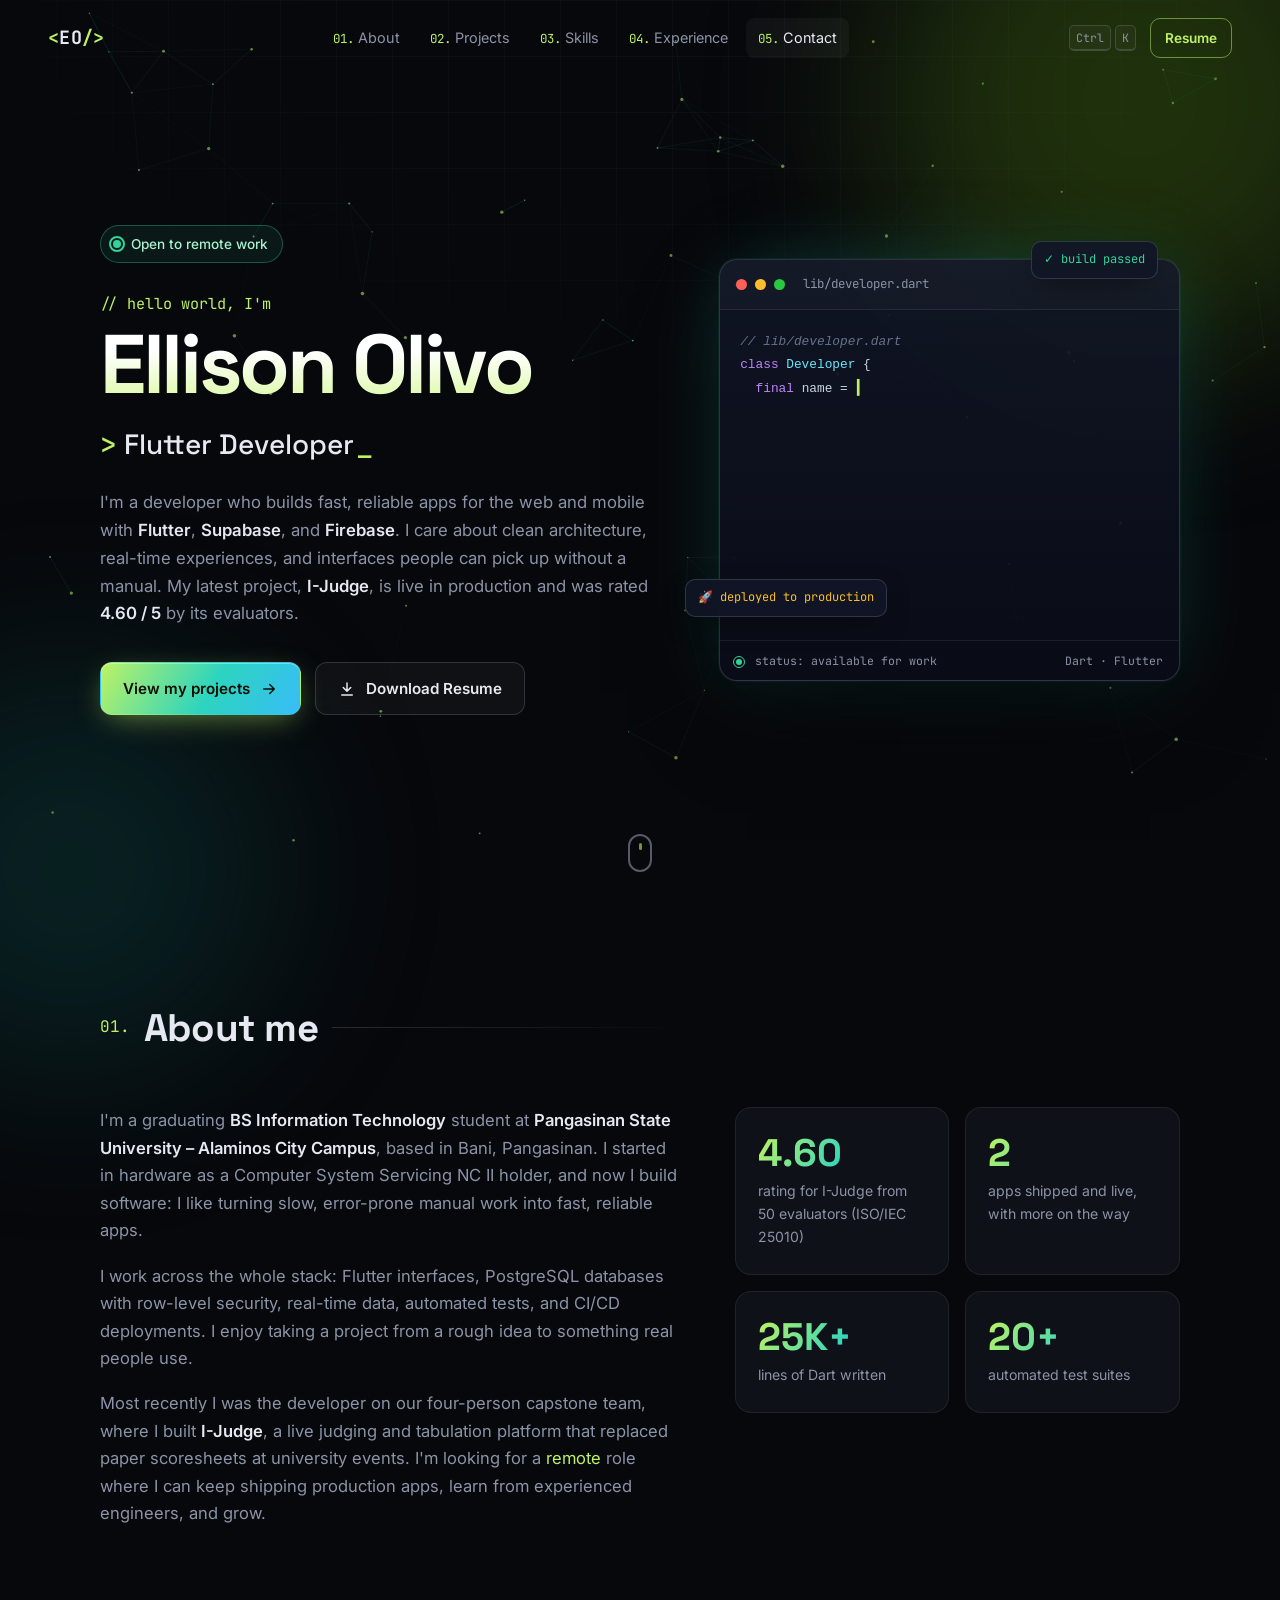
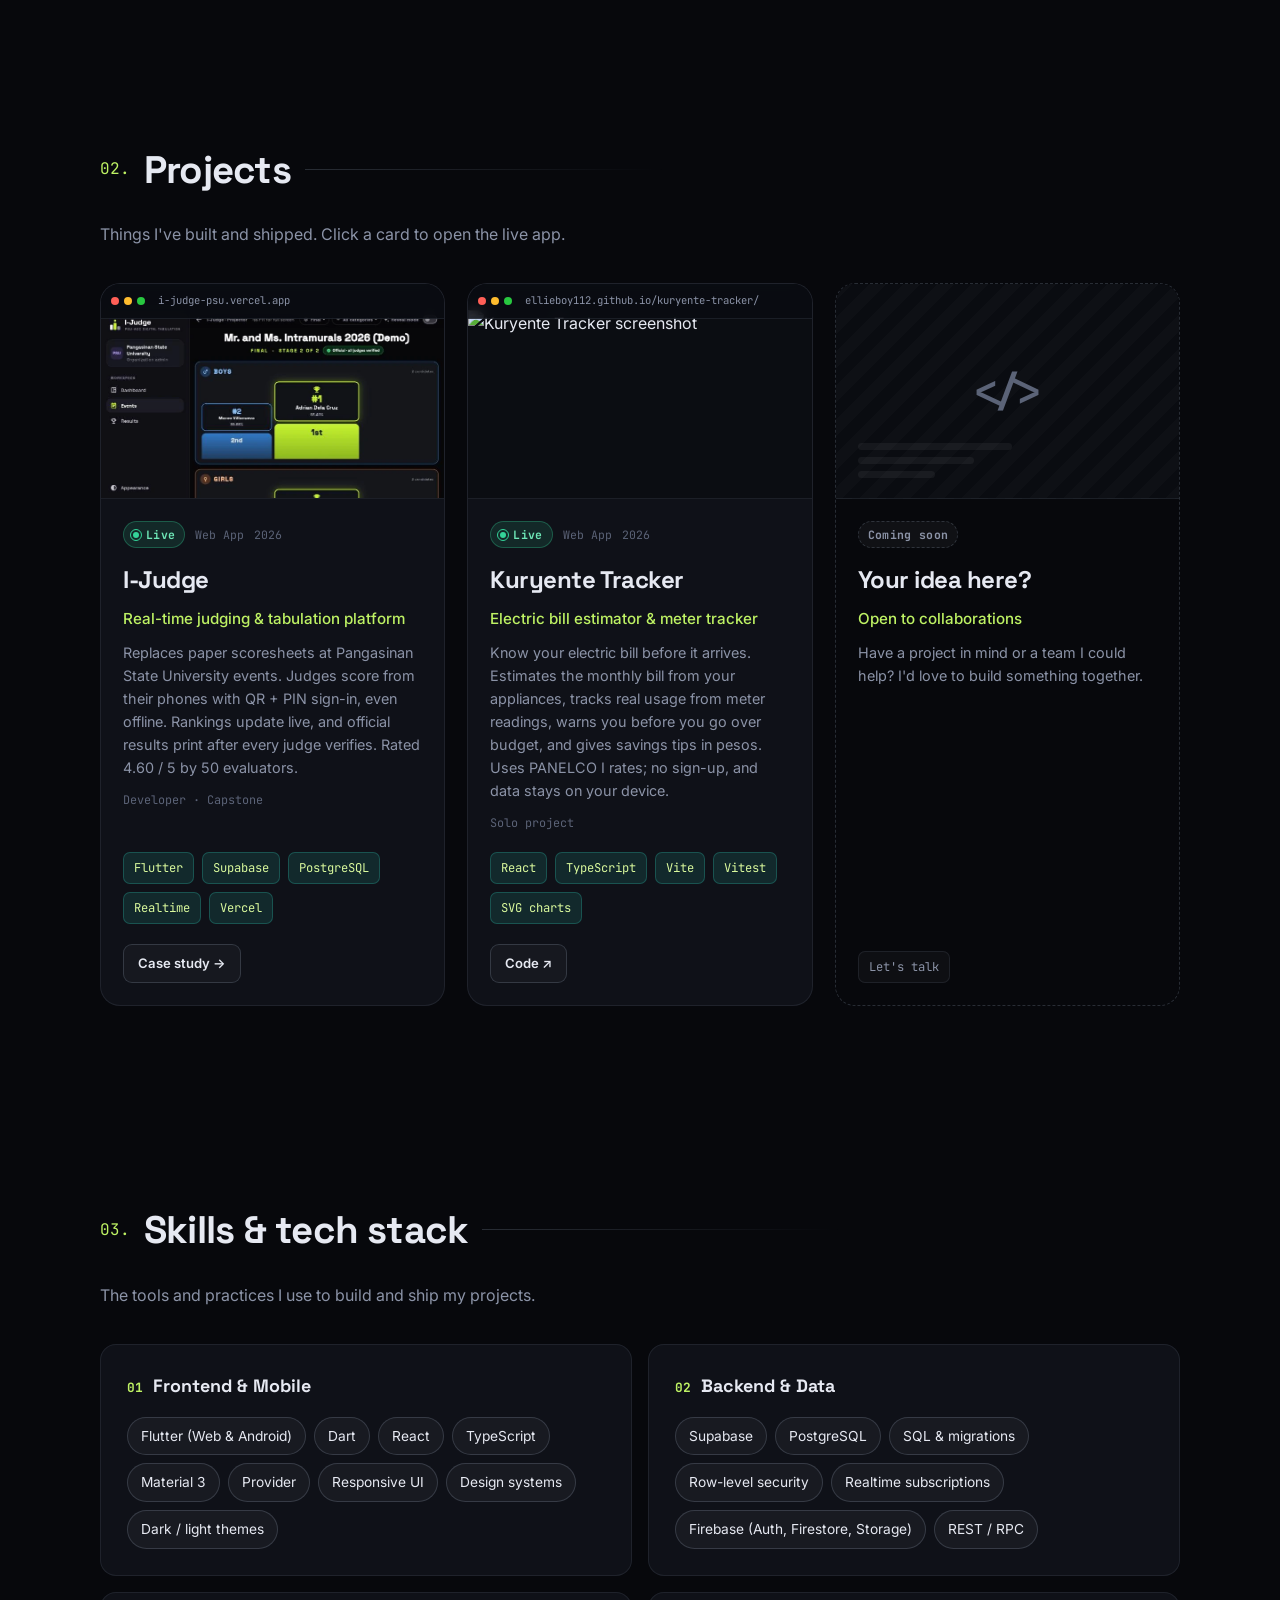
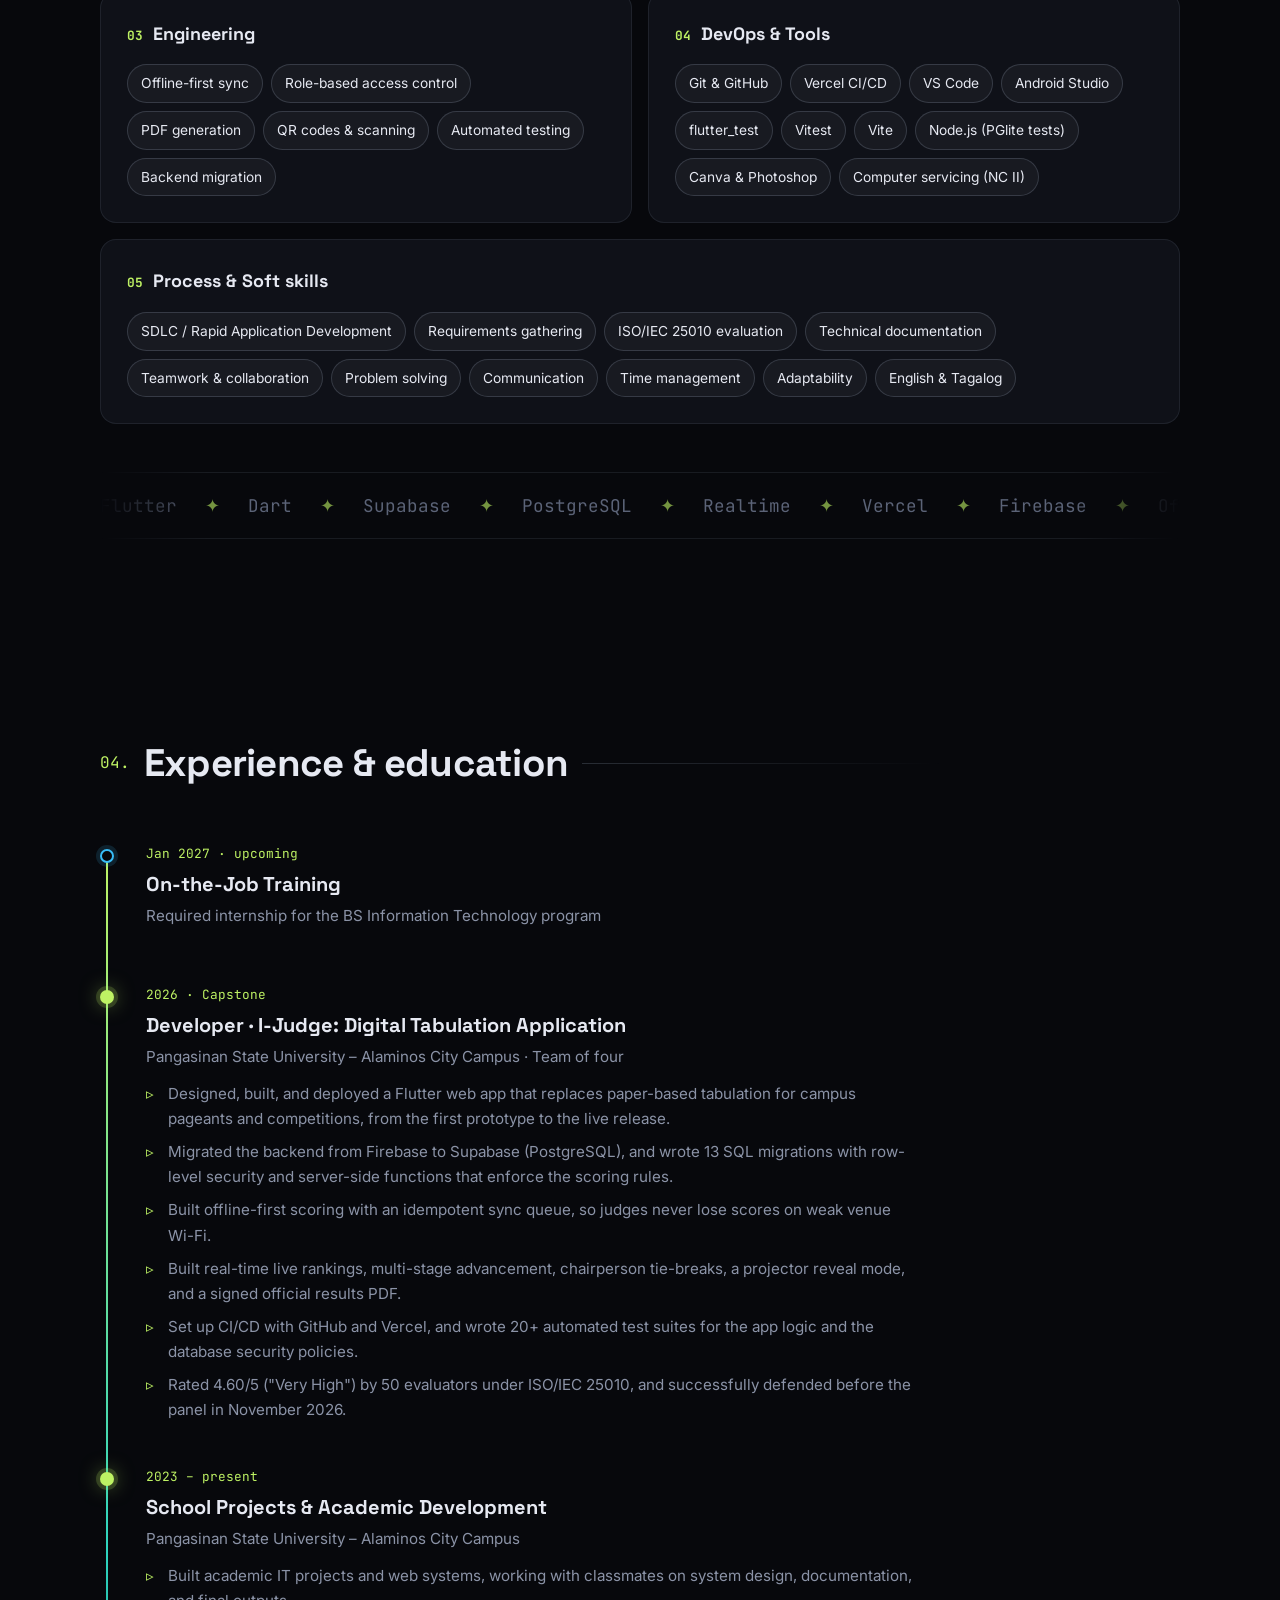
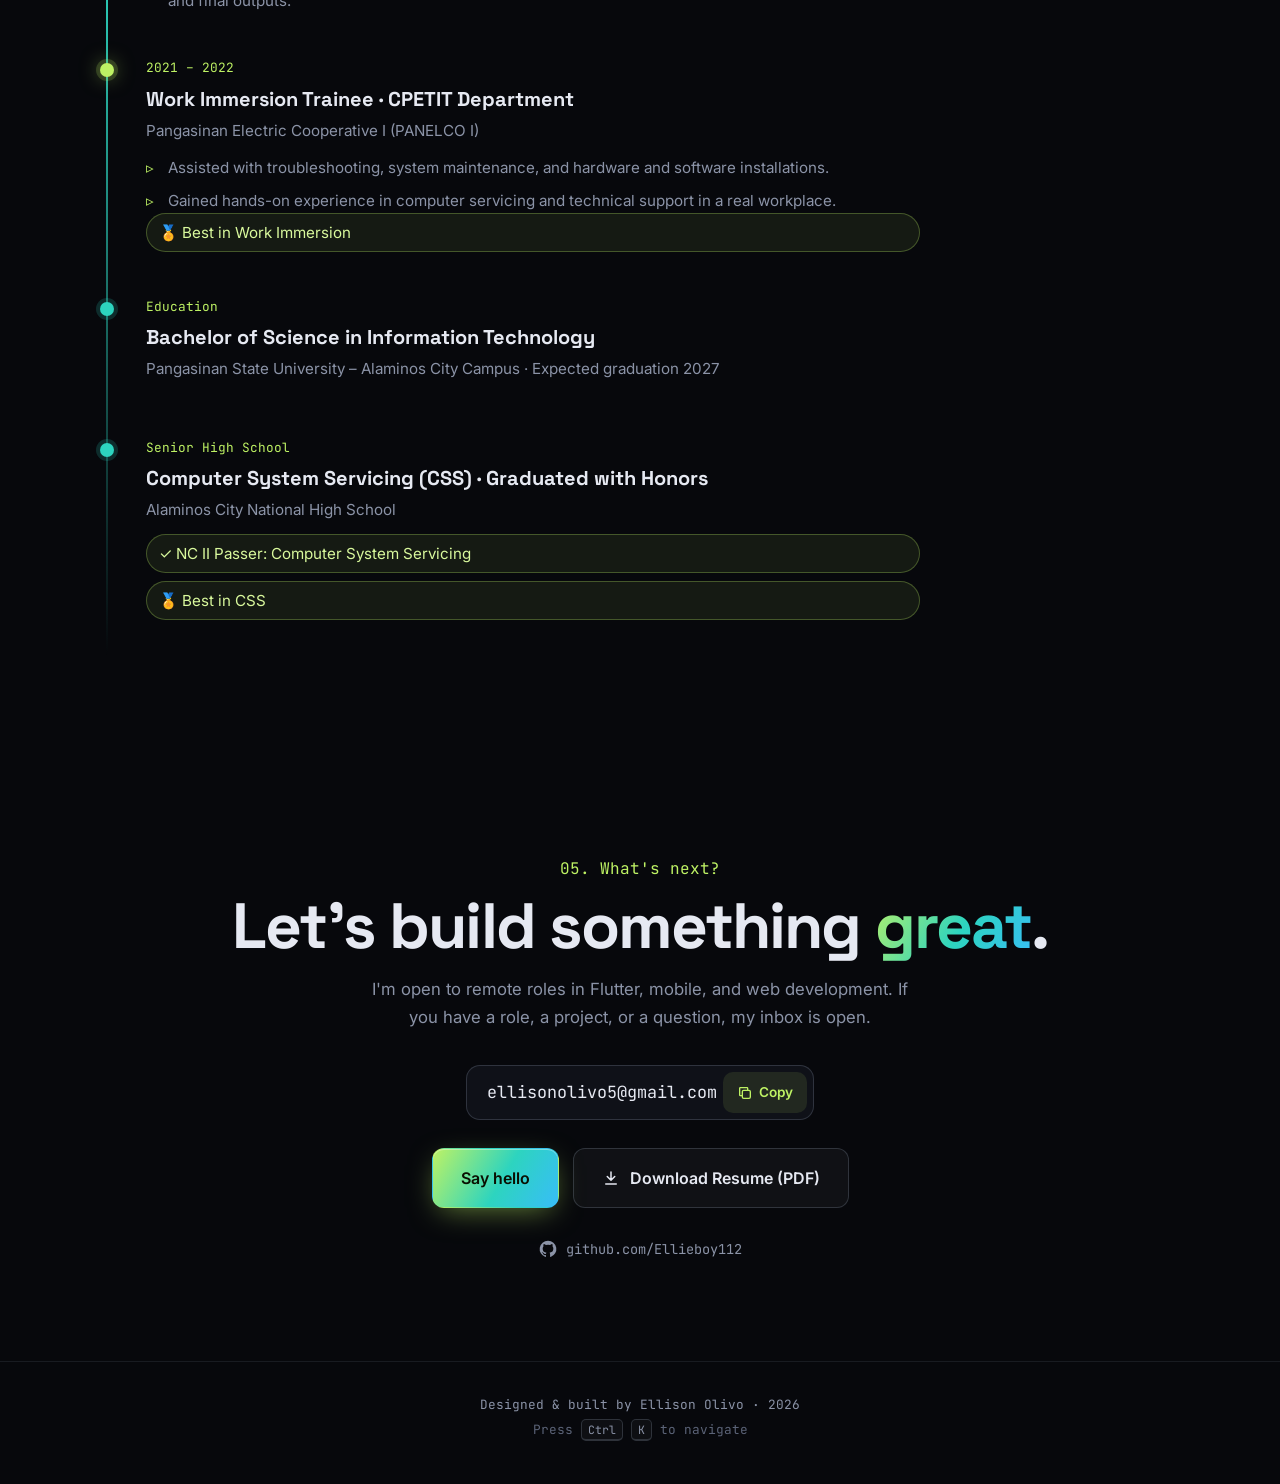
==== commit 06bb67e6: "Update stats and skills for Kuryente Tracker" ====
--- a/index.html
+++ b/index.html
@@ -146,8 +146,8 @@
             <span class="stat-label">rating for I-Judge from 50 evaluators (ISO/IEC 25010)</span>
           </div>
           <div class="stat-card">
-            <span class="stat-num" data-count="1">0</span>
-            <span class="stat-label">production app shipped and live, with more on the way</span>
+            <span class="stat-num" data-count="2">0</span>
+            <span class="stat-label">apps shipped and live, with more on the way</span>
           </div>
           <div class="stat-card">
             <span class="stat-num" data-count="25" data-suffix="K+">0</span>
@@ -188,7 +188,7 @@
         <div class="skill-group reveal">
           <h4><span class="mono accent">01</span> Frontend &amp; Mobile</h4>
           <ul class="chips">
-            <li>Flutter (Web &amp; Android)</li><li>Dart</li><li>Material 3</li><li>Provider</li>
+            <li>Flutter (Web &amp; Android)</li><li>Dart</li><li>React</li><li>TypeScript</li><li>Material 3</li><li>Provider</li>
             <li>Responsive UI</li><li>Design systems</li><li>Dark / light themes</li>
           </ul>
         </div>
@@ -210,7 +210,7 @@
           <h4><span class="mono accent">04</span> DevOps &amp; Tools</h4>
           <ul class="chips">
             <li>Git &amp; GitHub</li><li>Vercel CI/CD</li><li>VS Code</li><li>Android Studio</li>
-            <li>flutter_test</li><li>Node.js (PGlite tests)</li><li>Canva &amp; Photoshop</li>
+            <li>flutter_test</li><li>Vitest</li><li>Vite</li><li>Node.js (PGlite tests)</li><li>Canva &amp; Photoshop</li>
             <li>Computer servicing (NC II)</li>
           </ul>
         </div>
--- a/css/style.css
+++ b/css/style.css
@@ -542,7 +542,7 @@
 }
 .card-hover svg { width: 18px; height: 18px; fill: none; stroke: currentColor; stroke-width: 2.2; stroke-linecap: round; stroke-linejoin: round; }
 .pcard:hover .card-hover { opacity: 1; transform: none; }
-.card-body { position: relative; z-index: 1; padding: 22px; display: flex; flex-direction: column; gap: 6px; flex: 1; pointer-events: none; }
+.card-body { position: relative; padding: 22px; display: flex; flex-direction: column; gap: 6px; flex: 1; pointer-events: none; }
 .card-body .tags { margin-top: auto; padding-top: 12px; }
 .card-meta { display: flex; flex-wrap: wrap; align-items: center; gap: 10px; font-size: .72rem; color: var(--dim); margin-bottom: 6px; }
 .badge { display: inline-flex; align-items: center; gap: 7px; padding: 3px 9px; border-radius: 999px; font-weight: 700; letter-spacing: .03em; }
